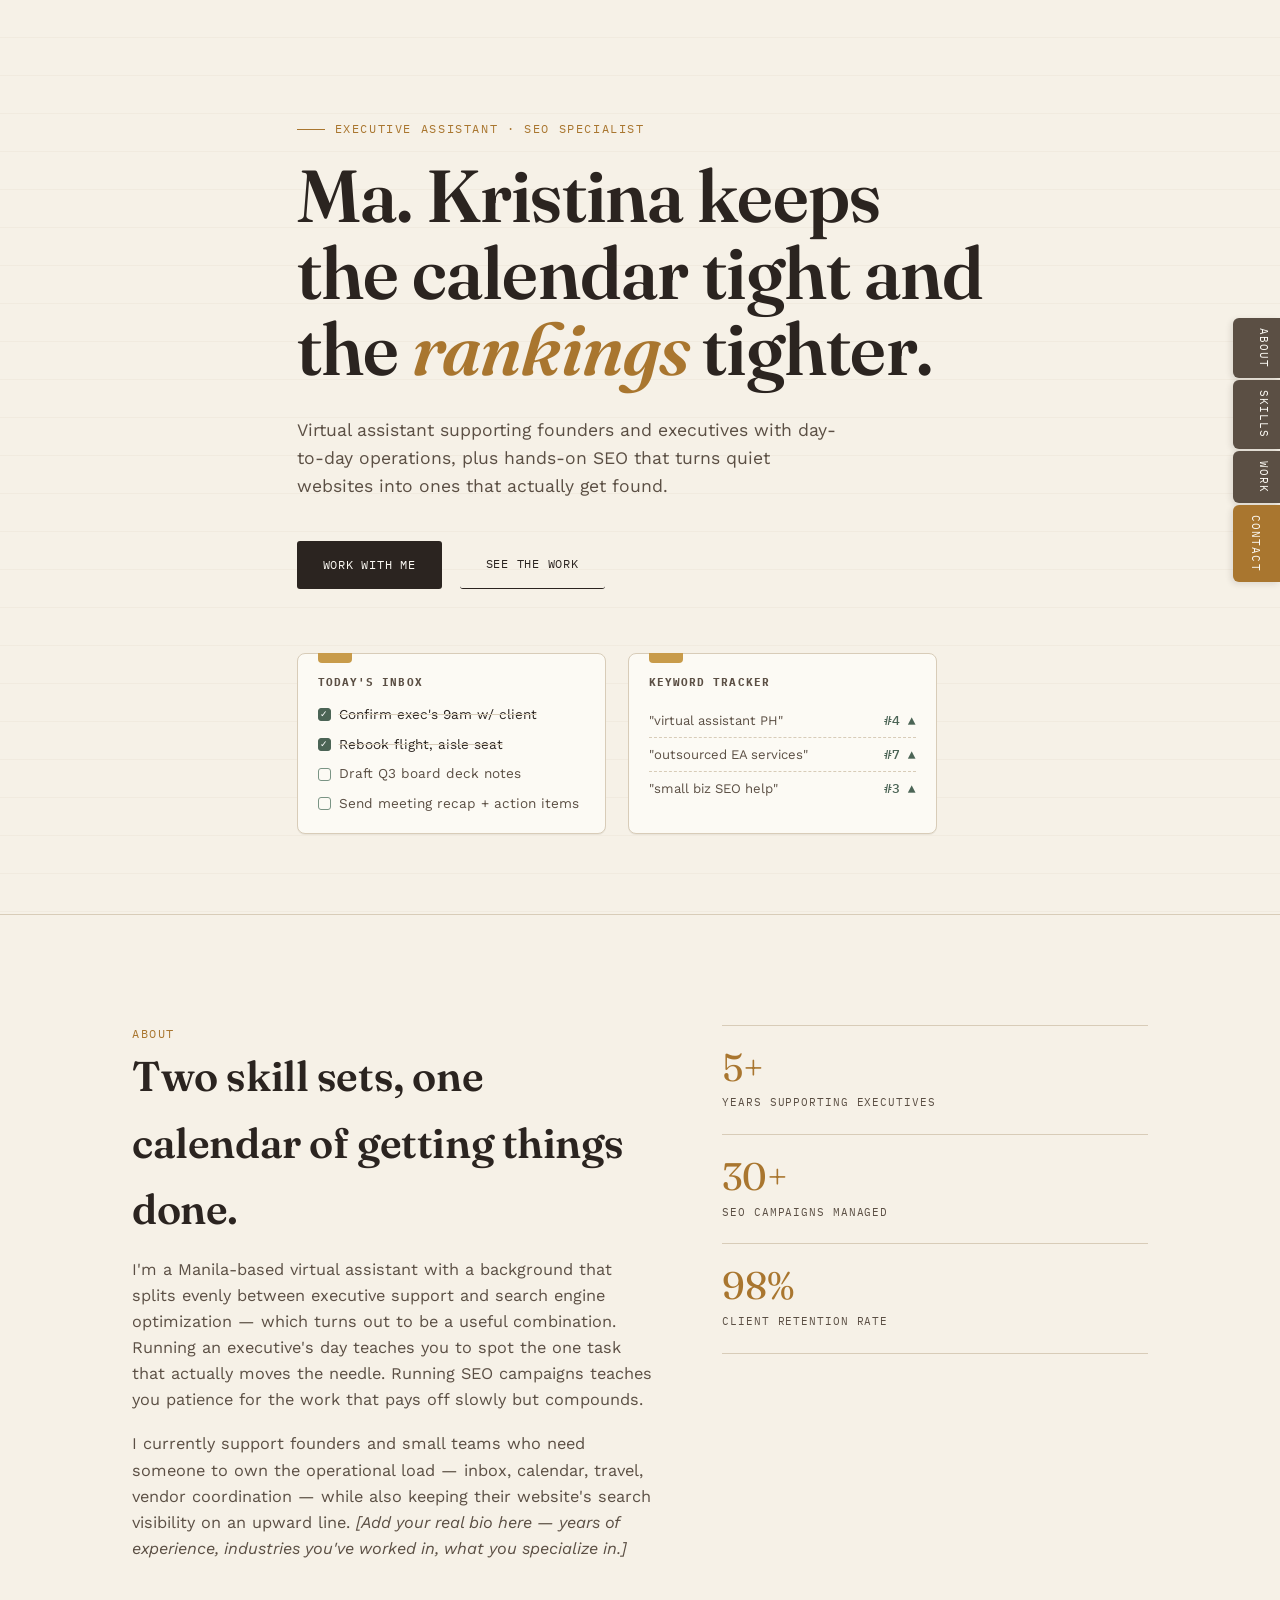
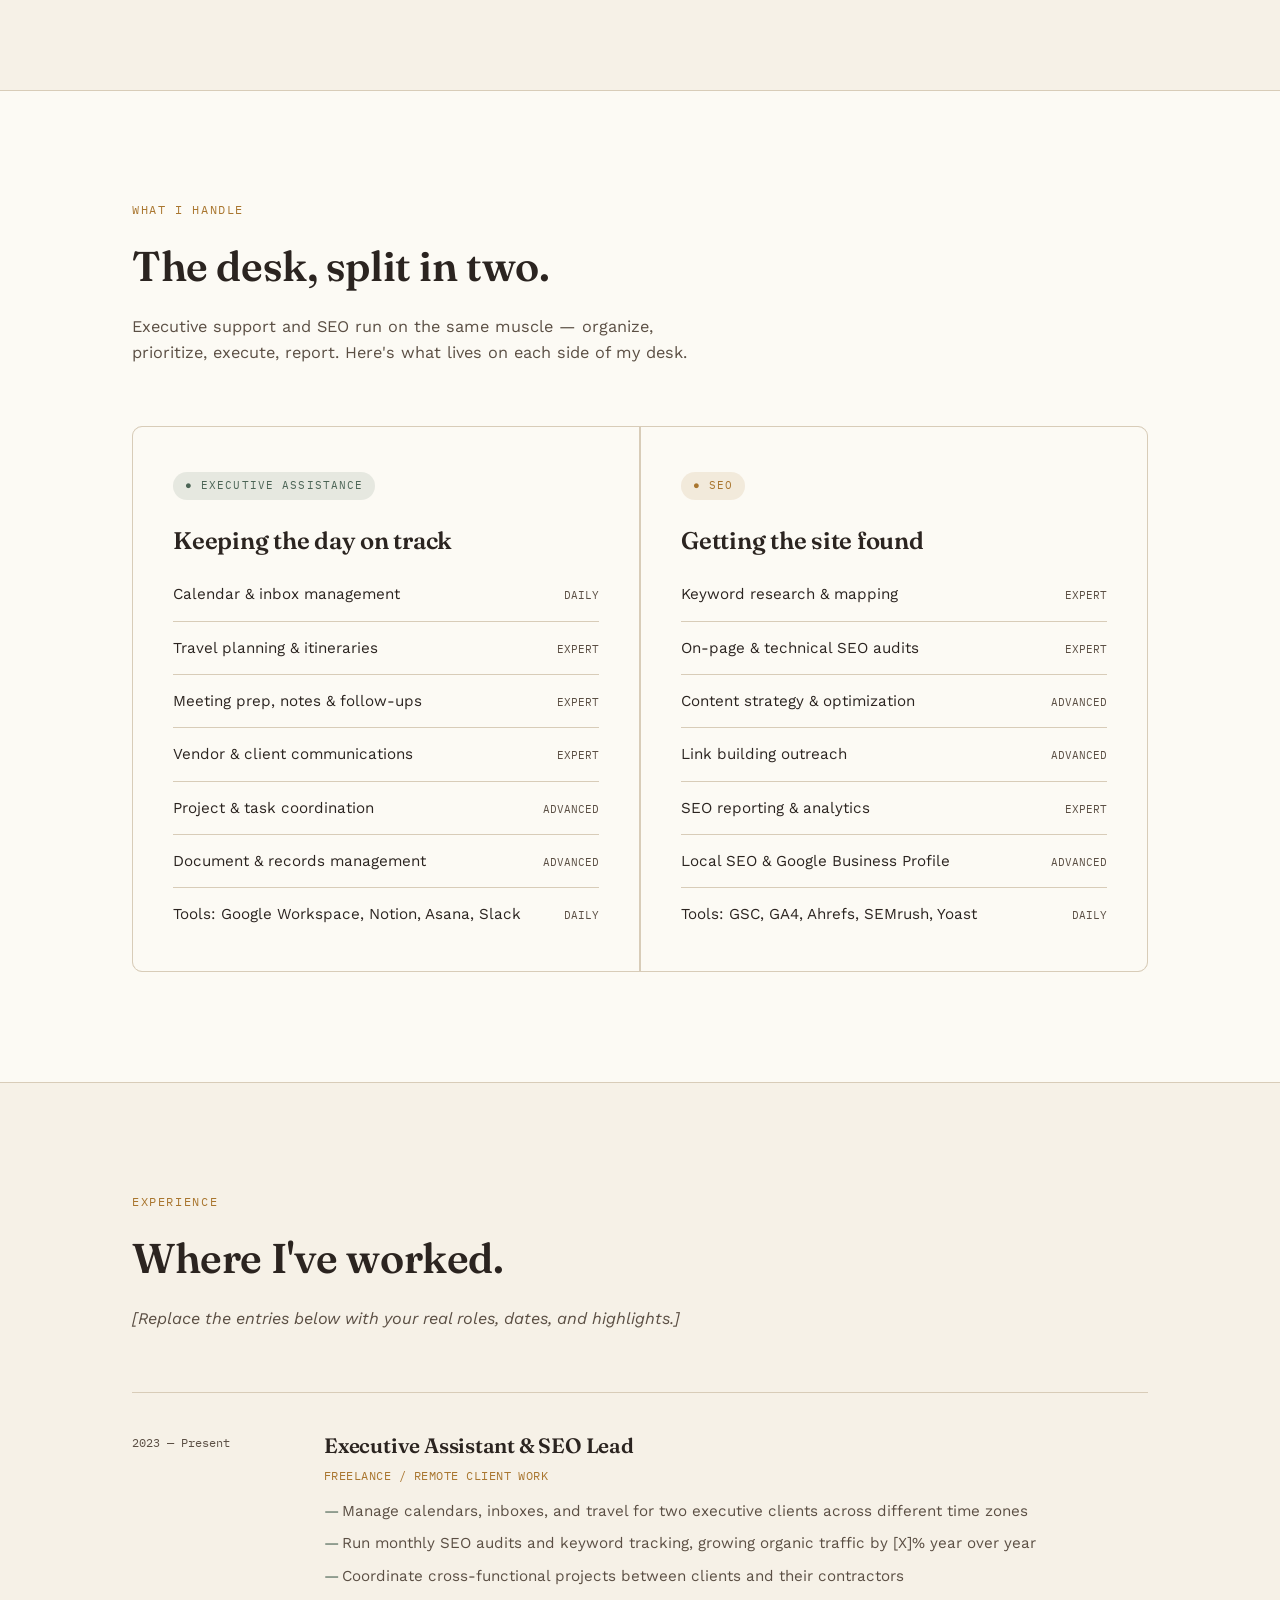
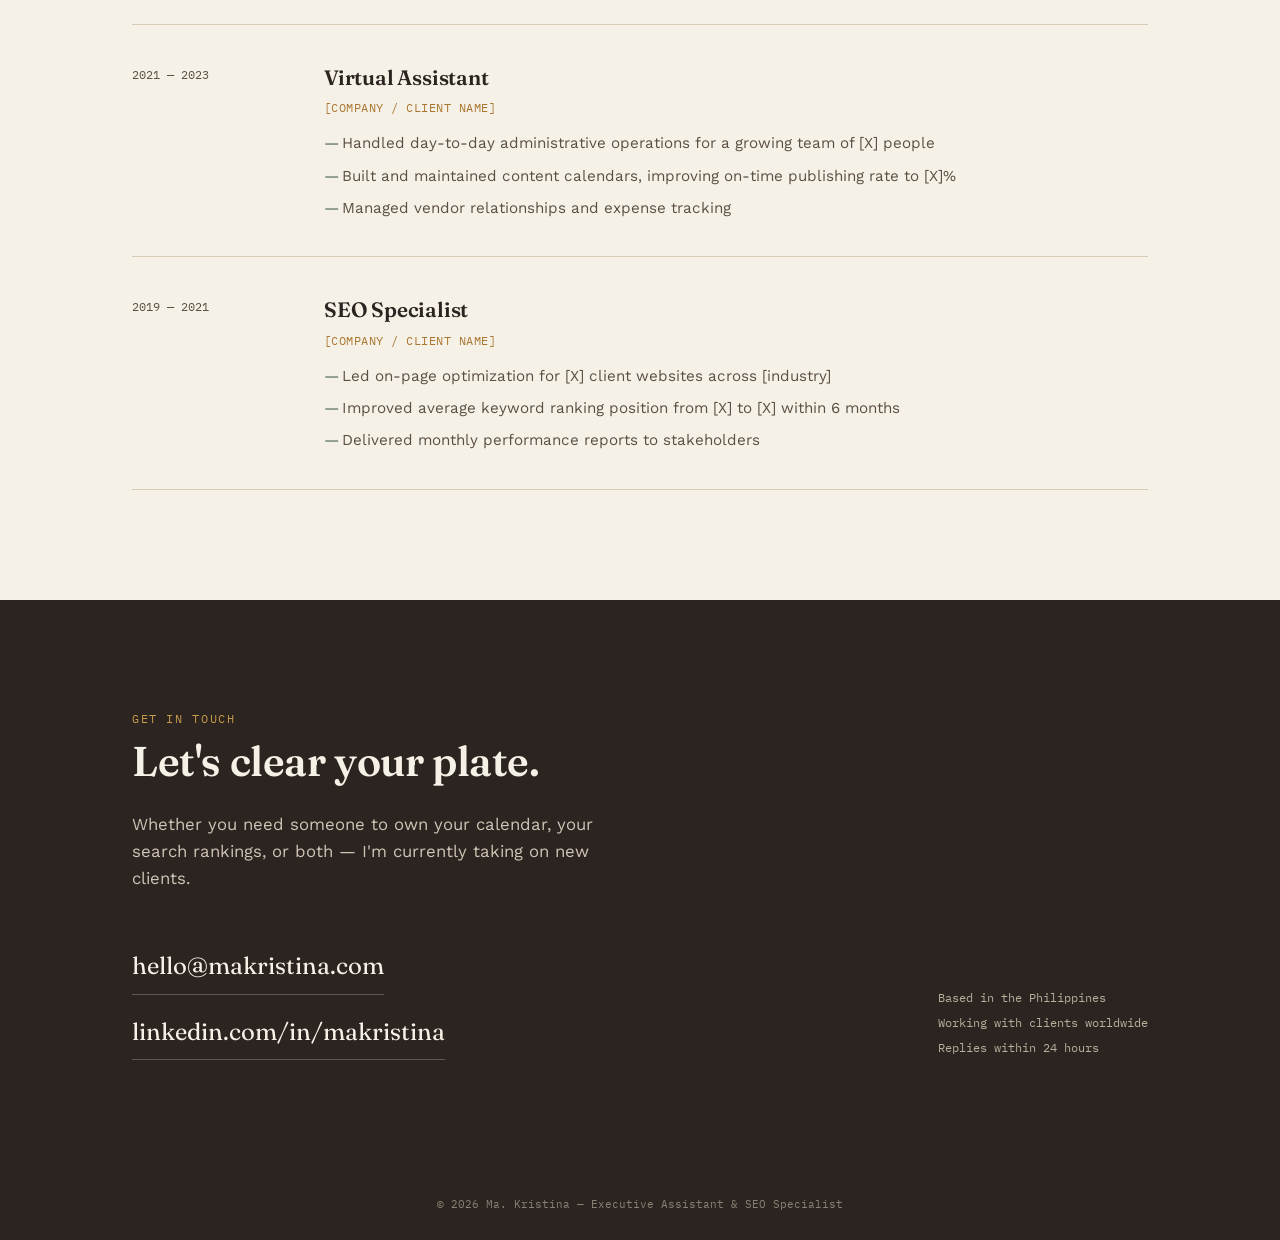
==== index.html @ f43934f5 "profile" ====
<!DOCTYPE html>
<html lang="en">
<head>
<meta charset="UTF-8">
<meta name="viewport" content="width=device-width, initial-scale=1.0">
<title>Ma. Kristina — Executive Assistant & SEO Specialist</title>
<link rel="preconnect" href="https://fonts.googleapis.com">
<link href="https://fonts.googleapis.com/css2?family=Fraunces:ital,opsz,wght@0,9..144,400;0,9..144,500;0,9..144,600;1,9..144,400&family=Work+Sans:wght@400;500;600&family=IBM+Plex+Mono:wght@400;500&display=swap" rel="stylesheet">
<link rel="stylesheet" href="assets/style.css">
</head>
<body>

<nav class="tabnav" id="tabnav">
  <a href="#about">About</a>
  <a href="#skills">Skills</a>
  <a href="#experience">Work</a>
  <a href="#contact">Contact</a>
</nav>

<header class="hero" id="top">
  <div class="wrap hero-inner">
    <div class="eyebrow">Executive Assistant · SEO Specialist</div>
    <h1>Ma. Kristina keeps<br>the calendar tight and<br>the <em>rankings</em> tighter.</h1>
    <p class="lede">Virtual assistant supporting founders and executives with day-to-day operations, plus hands-on SEO that turns quiet websites into ones that actually get found.</p>
    <div class="hero-cta">
      <a href="#contact" class="btn btn-primary">Work with me</a>
      <a href="#experience" class="btn btn-ghost">See the work</a>
    </div>

    <div class="signature">
      <div class="card">
        <h4>Today's inbox</h4>
        <ul class="checklist">
          <li class="done"><span class="box"></span> Confirm exec's 9am w/ client</li>
          <li class="done"><span class="box"></span> Rebook flight, aisle seat</li>
          <li><span class="box"></span> Draft Q3 board deck notes</li>
          <li><span class="box"></span> Send meeting recap + action items</li>
        </ul>
      </div>
      <div class="card rankwidget">
        <h4>Keyword tracker</h4>
        <div class="rankrow"><span class="kw">"virtual assistant PH"</span><span class="pos up">#4 ▲</span></div>
        <div class="rankrow"><span class="kw">"outsourced EA services"</span><span class="pos up">#7 ▲</span></div>
        <div class="rankrow"><span class="kw">"small biz SEO help"</span><span class="pos up">#3 ▲</span></div>
      </div>
    </div>
  </div>
</header>

<section id="about">
  <div class="wrap about-grid">
    <div class="reveal">
      <div class="eyebrow">About</div>
      <h2>Two skill sets, one calendar of getting things done.</h2>
      <p>I'm a Manila-based virtual assistant with a background that splits evenly between executive support and search engine optimization — which turns out to be a useful combination. Running an executive's day teaches you to spot the one task that actually moves the needle. Running SEO campaigns teaches you patience for the work that pays off slowly but compounds.</p>
      <p>I currently support founders and small teams who need someone to own the operational load — inbox, calendar, travel, vendor coordination — while also keeping their website's search visibility on an upward line. <em>[Add your real bio here — years of experience, industries you've worked in, what you specialize in.]</em></p>
    </div>
    <div class="stat-stack reveal">
      <div class="stat"><div class="num">5+</div><div class="label">Years supporting executives</div></div>
      <div class="stat"><div class="num">30+</div><div class="label">SEO campaigns managed</div></div>
      <div class="stat"><div class="num">98%</div><div class="label">Client retention rate</div></div>
    </div>
  </div>
</section>

<section id="skills">
  <div class="wrap">
    <div class="section-head reveal">
      <div class="eyebrow">What I handle</div>
      <h2>The desk, split in two.</h2>
      <p>Executive support and SEO run on the same muscle — organize, prioritize, execute, report. Here's what lives on each side of my desk.</p>
    </div>
    <div class="desks">
      <div class="desk ea reveal">
        <span class="tag">● Executive Assistance</span>
        <h3>Keeping the day on track</h3>
        <ul class="skill-list">
          <li>Calendar & inbox management <span class="meter">DAILY</span></li>
          <li>Travel planning & itineraries <span class="meter">EXPERT</span></li>
          <li>Meeting prep, notes & follow-ups <span class="meter">EXPERT</span></li>
          <li>Vendor & client communications <span class="meter">EXPERT</span></li>
          <li>Project & task coordination <span class="meter">ADVANCED</span></li>
          <li>Document & records management <span class="meter">ADVANCED</span></li>
          <li>Tools: Google Workspace, Notion, Asana, Slack <span class="meter">DAILY</span></li>
        </ul>
      </div>
      <div class="desk seo reveal">
        <span class="tag">● SEO</span>
        <h3>Getting the site found</h3>
        <ul class="skill-list">
          <li>Keyword research & mapping <span class="meter">EXPERT</span></li>
          <li>On-page & technical SEO audits <span class="meter">EXPERT</span></li>
          <li>Content strategy & optimization <span class="meter">ADVANCED</span></li>
          <li>Link building outreach <span class="meter">ADVANCED</span></li>
          <li>SEO reporting & analytics <span class="meter">EXPERT</span></li>
          <li>Local SEO & Google Business Profile <span class="meter">ADVANCED</span></li>
          <li>Tools: GSC, GA4, Ahrefs, SEMrush, Yoast <span class="meter">DAILY</span></li>
        </ul>
      </div>
    </div>
  </div>
</section>

<section id="experience">
  <div class="wrap">
    <div class="section-head reveal">
      <div class="eyebrow">Experience</div>
      <h2>Where I've worked.</h2>
      <p><em>[Replace the entries below with your real roles, dates, and highlights.]</em></p>
    </div>
    <div class="ledger">
      <div class="entry reveal">
        <div class="when">2023 — Present</div>
        <div>
          <h3>Executive Assistant & SEO Lead</h3>
          <div class="role">Freelance / Remote Client Work</div>
          <ul>
            <li>Manage calendars, inboxes, and travel for two executive clients across different time zones</li>
            <li>Run monthly SEO audits and keyword tracking, growing organic traffic by [X]% year over year</li>
            <li>Coordinate cross-functional projects between clients and their contractors</li>
          </ul>
        </div>
      </div>
      <div class="entry reveal">
        <div class="when">2021 — 2023</div>
        <div>
          <h3>Virtual Assistant</h3>
          <div class="role">[Company / Client Name]</div>
          <ul>
            <li>Handled day-to-day administrative operations for a growing team of [X] people</li>
            <li>Built and maintained content calendars, improving on-time publishing rate to [X]%</li>
            <li>Managed vendor relationships and expense tracking</li>
          </ul>
        </div>
      </div>
      <div class="entry reveal">
        <div class="when">2019 — 2021</div>
        <div>
          <h3>SEO Specialist</h3>
          <div class="role">[Company / Client Name]</div>
          <ul>
            <li>Led on-page optimization for [X] client websites across [industry]</li>
            <li>Improved average keyword ranking position from [X] to [X] within 6 months</li>
            <li>Delivered monthly performance reports to stakeholders</li>
          </ul>
        </div>
      </div>
    </div>
  </div>
</section>

<section id="contact">
  <div class="wrap">
    <div class="eyebrow">Get in touch</div>
    <h2>Let's clear your plate.</h2>
    <p class="lede">Whether you need someone to own your calendar, your search rankings, or both — I'm currently taking on new clients.</p>
    <div class="contact-grid">
      <div class="contact-links">
        <a href="mailto:hello@makristina.com">hello@makristina.com</a>
        <a href="https://linkedin.com/in/makristina" target="_blank" rel="noopener">linkedin.com/in/makristina</a>
      </div>
      <div class="contact-meta">
        Based in the Philippines<br>
        Working with clients worldwide<br>
        Replies within 24 hours
      </div>
    </div>
  </div>
</section>

<footer>© 2026 Ma. Kristina — Executive Assistant & SEO Specialist</footer>

<script>
  // Active tab highlight + scroll reveal
  const sections = document.querySelectorAll('section[id], header[id]');
  const tabs = document.querySelectorAll('.tabnav a');
  const revealEls = document.querySelectorAll('.reveal');

  const revealObserver = new IntersectionObserver((entries)=>{
    entries.forEach(e=>{ if(e.isIntersecting){ e.target.classList.add('in'); revealObserver.unobserve(e.target);} });
  },{threshold:0.15});
  revealEls.forEach(el=>revealObserver.observe(el));

  const navObserver = new IntersectionObserver((entries)=>{
    entries.forEach(entry=>{
      const id = entry.target.getAttribute('id');
      const tab = document.querySelector('.tabnav a[href="#'+id+'"]');
      if(!tab) return;
      if(entry.isIntersecting){
        tabs.forEach(t=>t.classList.remove('active'));
        tab.classList.add('active');
      }
    });
  },{threshold:0.4});
  sections.forEach(s=>navObserver.observe(s));
</script>

</body>
</html>
---- assets/style.css ----
:root{
    --ink:#2B2420;
    --ink-soft:#5B4F44;
    --paper:#F6F1E7;
    --paper-raised:#FCFAF4;
    --gold:#A9762F;
    --gold-soft:#C89B4A;
    --sage:#4B6455;
    --sage-soft:#7A9484;
    --line:#D8CCB8;
    --card-shadow: 0 1px 0 rgba(43,36,32,0.06);
  }
  *{margin:0;padding:0;box-sizing:border-box;}
  html{scroll-behavior:smooth;}
  body{
    background:var(--paper);
    color:var(--ink);
    font-family:'Work Sans', sans-serif;
    line-height:1.6;
    -webkit-font-smoothing:antialiased;
  }
  @media (prefers-reduced-motion: reduce){
    html{scroll-behavior:auto;}
    *{animation-duration:0.001ms !important; animation-iteration-count:1 !important; transition-duration:0.001ms !important;}
  }
  a{color:inherit;}
  h1,h2,h3{font-family:'Fraunces', serif; font-weight:600; letter-spacing:-0.01em;}
  .eyebrow{
    font-family:'IBM Plex Mono', monospace;
    font-size:0.72rem;
    letter-spacing:0.14em;
    text-transform:uppercase;
    color:var(--gold);
  }
  .wrap{max-width:1080px; margin:0 auto; padding:0 32px;}

  /* ---------- Tab nav (the "planner index" motif) ---------- */
  .tabnav{
    position:fixed;
    right:0;
    top:50%;
    transform:translateY(-50%);
    z-index:50;
    display:flex;
    flex-direction:column;
    gap:2px;
  }
  .tabnav a{
    display:block;
    font-family:'IBM Plex Mono', monospace;
    font-size:0.68rem;
    letter-spacing:0.1em;
    text-transform:uppercase;
    text-decoration:none;
    color:var(--paper-raised);
    background:var(--ink-soft);
    padding:10px 8px 10px 14px;
    border-radius:6px 0 0 6px;
    writing-mode:vertical-rl;
    text-orientation:mixed;
    transition:background 0.25s ease, padding-right 0.25s ease, color .25s ease;
    box-shadow:-2px 2px 6px rgba(43,36,32,0.12);
  }
  .tabnav a:hover, .tabnav a.active{
    background:var(--gold);
    color:var(--paper-raised);
    padding-right:16px;
  }
  @media (max-width:720px){
    .tabnav{display:none;}
  }

  /* ---------- Hero ---------- */
  .hero{
    min-height:92vh;
    display:flex;
    align-items:center;
    position:relative;
    overflow:hidden;
    border-bottom:1px solid var(--line);
  }
  .hero::before{
    content:"";
    position:absolute;
    inset:0;
    background-image:
      repeating-linear-gradient(180deg, transparent, transparent 37px, var(--line) 38px);
    opacity:0.35;
    pointer-events:none;
  }
  .hero-inner{position:relative; padding:120px 0 80px;}
  .hero .eyebrow{margin-bottom:20px; display:flex; align-items:center; gap:10px;}
  .hero .eyebrow::before{content:"";width:28px;height:1px;background:var(--gold);display:inline-block;}
  .hero h1{
    font-size:clamp(2.6rem, 6vw, 4.6rem);
    line-height:1.04;
    max-width:820px;
    color:var(--ink);
  }
  .hero h1 em{font-style:italic; color:var(--gold);}
  .hero p.lede{
    margin-top:28px;
    max-width:540px;
    font-size:1.1rem;
    color:var(--ink-soft);
  }
  .hero-cta{margin-top:40px; display:flex; gap:18px; align-items:center; flex-wrap:wrap;}
  .btn{
    font-family:'IBM Plex Mono', monospace;
    font-size:0.78rem;
    letter-spacing:0.06em;
    text-transform:uppercase;
    text-decoration:none;
    padding:14px 26px;
    border-radius:3px;
    display:inline-block;
    transition:transform 0.2s ease, box-shadow 0.2s ease;
  }
  .btn-primary{background:var(--ink); color:var(--paper-raised);}
  .btn-primary:hover{transform:translateY(-2px); box-shadow:0 8px 18px rgba(43,36,32,0.18);}
  .btn-ghost{color:var(--ink); border-bottom:1px solid var(--ink);}
  .btn-ghost:hover{color:var(--gold); border-color:var(--gold);}

  /* Signature: dual index card — "Inbox" + "Rankings" mini-widgets */
  .signature{
    position:relative;
    margin-top:64px;
    display:grid;
    grid-template-columns:1fr 1fr;
    gap:22px;
    max-width:640px;
  }
  .card{
    background:var(--paper-raised);
    border:1px solid var(--line);
    border-radius:8px;
    padding:20px 20px 18px;
    box-shadow:var(--card-shadow);
    position:relative;
  }
  .card::before{
    content:"";
    position:absolute;
    top:-1px; left:20px;
    width:34px; height:10px;
    background:var(--gold-soft);
    border-radius:0 0 4px 4px;
  }
  .card h4{
    font-family:'IBM Plex Mono', monospace;
    font-size:0.68rem;
    letter-spacing:0.1em;
    text-transform:uppercase;
    color:var(--ink-soft);
    margin-bottom:12px;
  }
  .checklist{list-style:none; display:flex; flex-direction:column; gap:8px;}
  .checklist li{display:flex; align-items:center; gap:8px; font-size:0.85rem; color:var(--ink-soft);}
  .checklist li span.box{
    width:13px; height:13px; border:1.4px solid var(--sage-soft); border-radius:3px; flex:none; position:relative;
  }
  .checklist li.done span.box{background:var(--sage); border-color:var(--sage);}
  .checklist li.done span.box::after{
    content:"✓"; position:absolute; inset:0; display:flex; align-items:center; justify-content:center;
    color:#fff; font-size:9px;
  }
  .checklist li.done{color:var(--ink); text-decoration:line-through; text-decoration-color:var(--line);}

  .rankwidget .rankrow{display:flex; align-items:center; justify-content:space-between; font-size:0.82rem; padding:6px 0; border-bottom:1px dashed var(--line);}
  .rankwidget .rankrow:last-child{border-bottom:none;}
  .rankwidget .kw{color:var(--ink-soft);}
  .rankwidget .pos{font-family:'IBM Plex Mono', monospace; font-weight:500;}
  .pos.up{color:var(--sage);}

  /* ---------- Sections generic ---------- */
  section{padding:110px 0;}
  section h2{font-size:clamp(1.9rem,3.6vw,2.6rem); margin-bottom:14px;}
  .section-head{max-width:600px; margin-bottom:60px;}
  .section-head .eyebrow{margin-bottom:14px;}
  .section-head p{color:var(--ink-soft); font-size:1.02rem; margin-top:14px;}

  #about{border-bottom:1px solid var(--line);}
  .about-grid{display:grid; grid-template-columns:1.1fr 0.9fr; gap:70px; align-items:start;}
  .about-grid p{color:var(--ink-soft); margin-bottom:18px; font-size:1.02rem;}
  .stat-stack{display:flex; flex-direction:column; gap:0;}
  .stat{padding:22px 0; border-top:1px solid var(--line);}
  .stat:last-child{border-bottom:1px solid var(--line);}
  .stat .num{font-family:'Fraunces', serif; font-size:2.4rem; color:var(--gold); line-height:1;}
  .stat .label{font-family:'IBM Plex Mono', monospace; font-size:0.7rem; letter-spacing:0.08em; text-transform:uppercase; color:var(--ink-soft); margin-top:8px;}

  @media (max-width:820px){
    .about-grid{grid-template-columns:1fr;}
    .signature{grid-template-columns:1fr; max-width:340px;}
  }

  /* ---------- Skills (two "desks") ---------- */
  #skills{background:var(--paper-raised); border-bottom:1px solid var(--line);}
  .desks{display:grid; grid-template-columns:1fr 1fr; gap:2px; background:var(--line); border:1px solid var(--line); border-radius:10px; overflow:hidden;}
  .desk{background:var(--paper-raised); padding:44px 40px;}
  .desk .tag{
    font-family:'IBM Plex Mono', monospace; font-size:0.7rem; letter-spacing:0.1em; text-transform:uppercase;
    display:inline-flex; align-items:center; gap:8px; padding:5px 12px; border-radius:20px; margin-bottom:22px;
  }
  .desk.ea .tag{background:rgba(75,100,85,0.12); color:var(--sage);}
  .desk.seo .tag{background:rgba(169,118,47,0.12); color:var(--gold);}
  .desk h3{font-size:1.5rem; margin-bottom:22px;}
  .skill-list{list-style:none; display:flex; flex-direction:column; gap:14px;}
  .skill-list li{
    display:flex; justify-content:space-between; align-items:baseline;
    padding-bottom:14px; border-bottom:1px solid var(--line);
    font-size:0.95rem;
  }
  .skill-list li:last-child{border-bottom:none; padding-bottom:0;}
  .skill-list li .meter{font-family:'IBM Plex Mono', monospace; font-size:0.68rem; color:var(--ink-soft);}
  @media (max-width:820px){.desks{grid-template-columns:1fr;}}

  /* ---------- Experience (ledger) ---------- */
  #experience{}
  .ledger{border-top:1px solid var(--line);}
  .entry{
    display:grid;
    grid-template-columns:160px 1fr;
    gap:32px;
    padding:36px 0;
    border-bottom:1px solid var(--line);
  }
  .entry .when{font-family:'IBM Plex Mono', monospace; font-size:0.78rem; color:var(--ink-soft); padding-top:4px;}
  .entry h3{font-size:1.3rem; margin-bottom:4px;}
  .entry .role{font-family:'IBM Plex Mono', monospace; font-size:0.75rem; letter-spacing:0.04em; color:var(--gold); text-transform:uppercase; margin-bottom:14px;}
  .entry ul{list-style:none; display:flex; flex-direction:column; gap:8px;}
  .entry ul li{position:relative; padding-left:18px; color:var(--ink-soft); font-size:0.95rem;}
  .entry ul li::before{content:"—"; position:absolute; left:0; color:var(--sage);}
  @media (max-width:640px){.entry{grid-template-columns:1fr; gap:8px;}}

  /* ---------- Contact ---------- */
  #contact{background:var(--ink); color:var(--paper); border-radius:0;}
  #contact .eyebrow{color:var(--gold-soft);}
  #contact h2{color:var(--paper);}
  #contact p.lede{color:#CFC5B6; max-width:480px; margin-top:16px; font-size:1.05rem;}
  .contact-grid{display:grid; grid-template-columns:1fr auto; align-items:end; gap:40px; margin-top:56px;}
  .contact-links{display:flex; flex-direction:column; gap:18px;}
  .contact-links a{
    font-family:'Fraunces', serif; font-size:1.5rem; text-decoration:none;
    border-bottom:1px solid rgba(246,241,231,0.25); padding-bottom:8px; width:fit-content;
    transition:border-color .2s ease, color .2s ease;
  }
  .contact-links a:hover{color:var(--gold-soft); border-color:var(--gold-soft);}
  .contact-meta{font-family:'IBM Plex Mono', monospace; font-size:0.78rem; color:#B9AE9C; line-height:2;}
  footer{padding:26px 0; text-align:center; font-family:'IBM Plex Mono', monospace; font-size:0.7rem; color:#8A8175; background:var(--ink);}
  @media (max-width:640px){.contact-grid{grid-template-columns:1fr;}}

  .reveal{opacity:0; transform:translateY(18px); transition:opacity 0.7s ease, transform 0.7s ease;}
  .reveal.in{opacity:1; transform:translateY(0);}
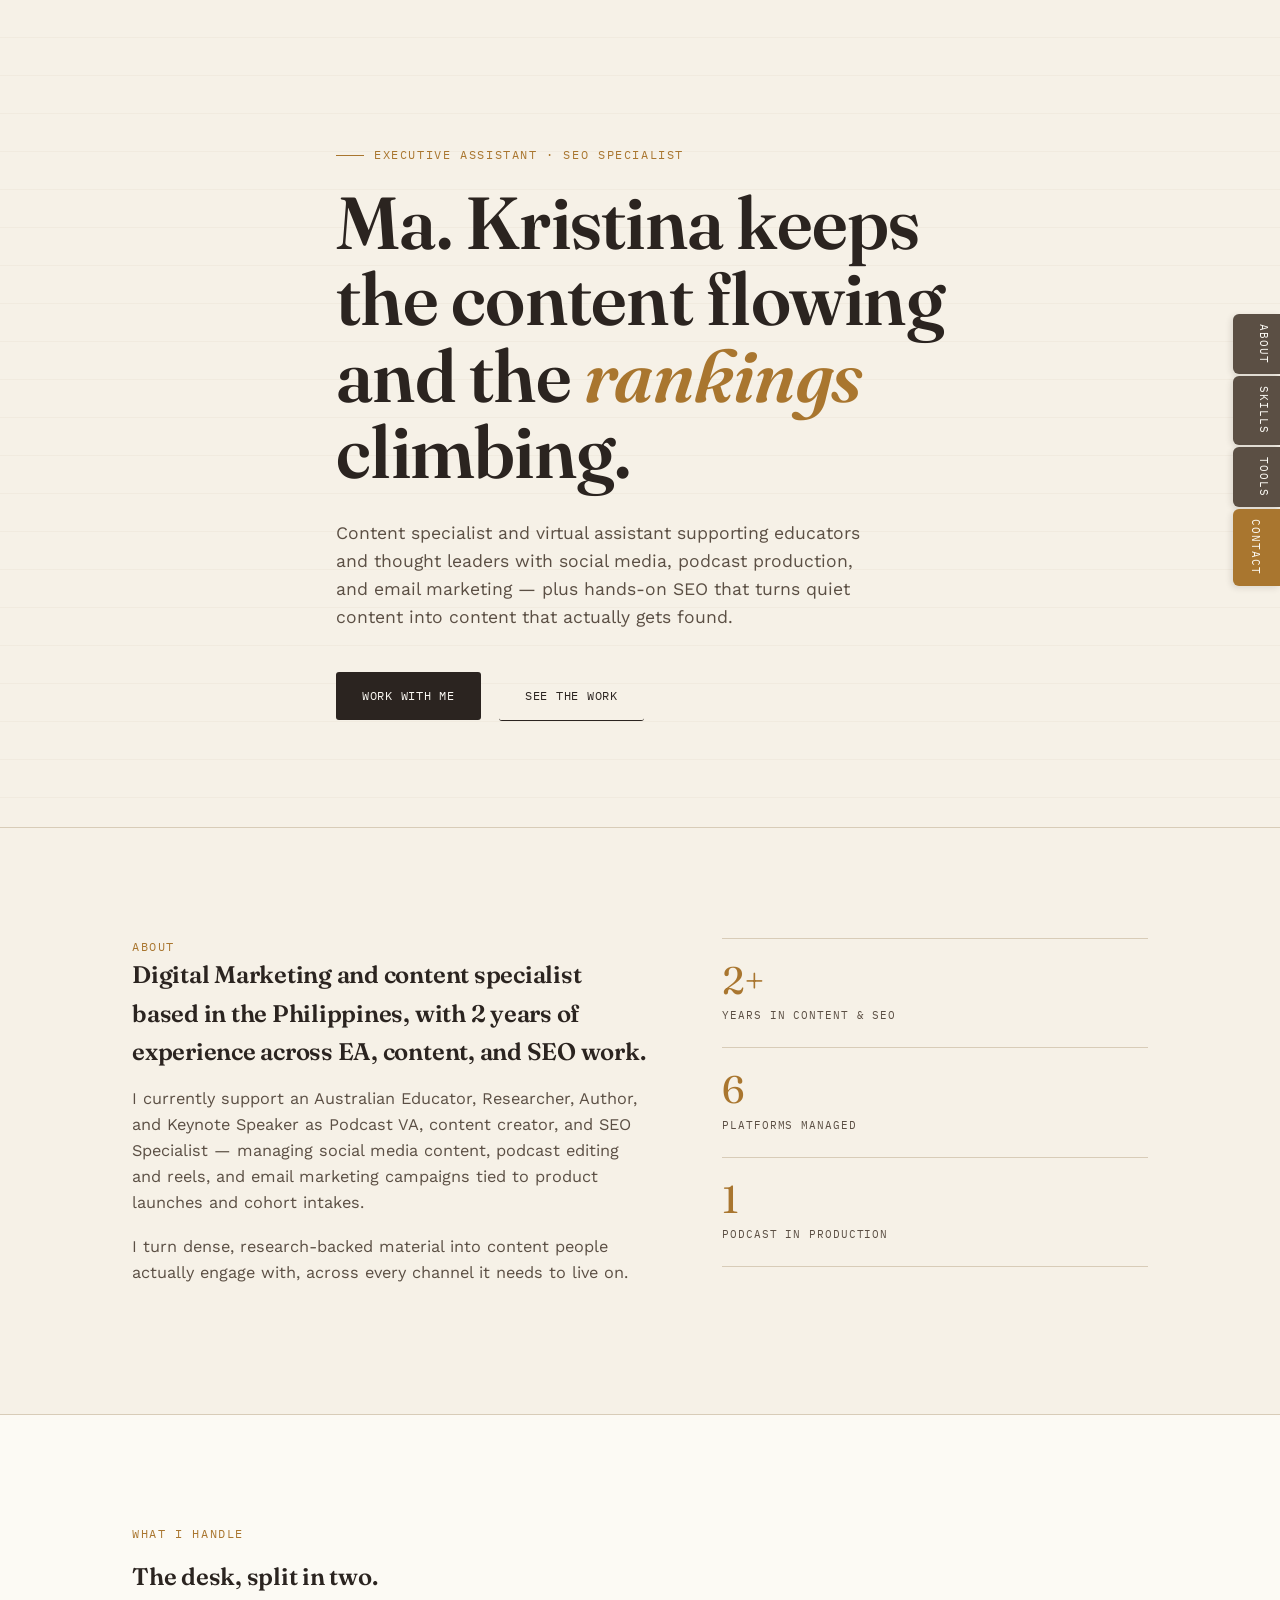
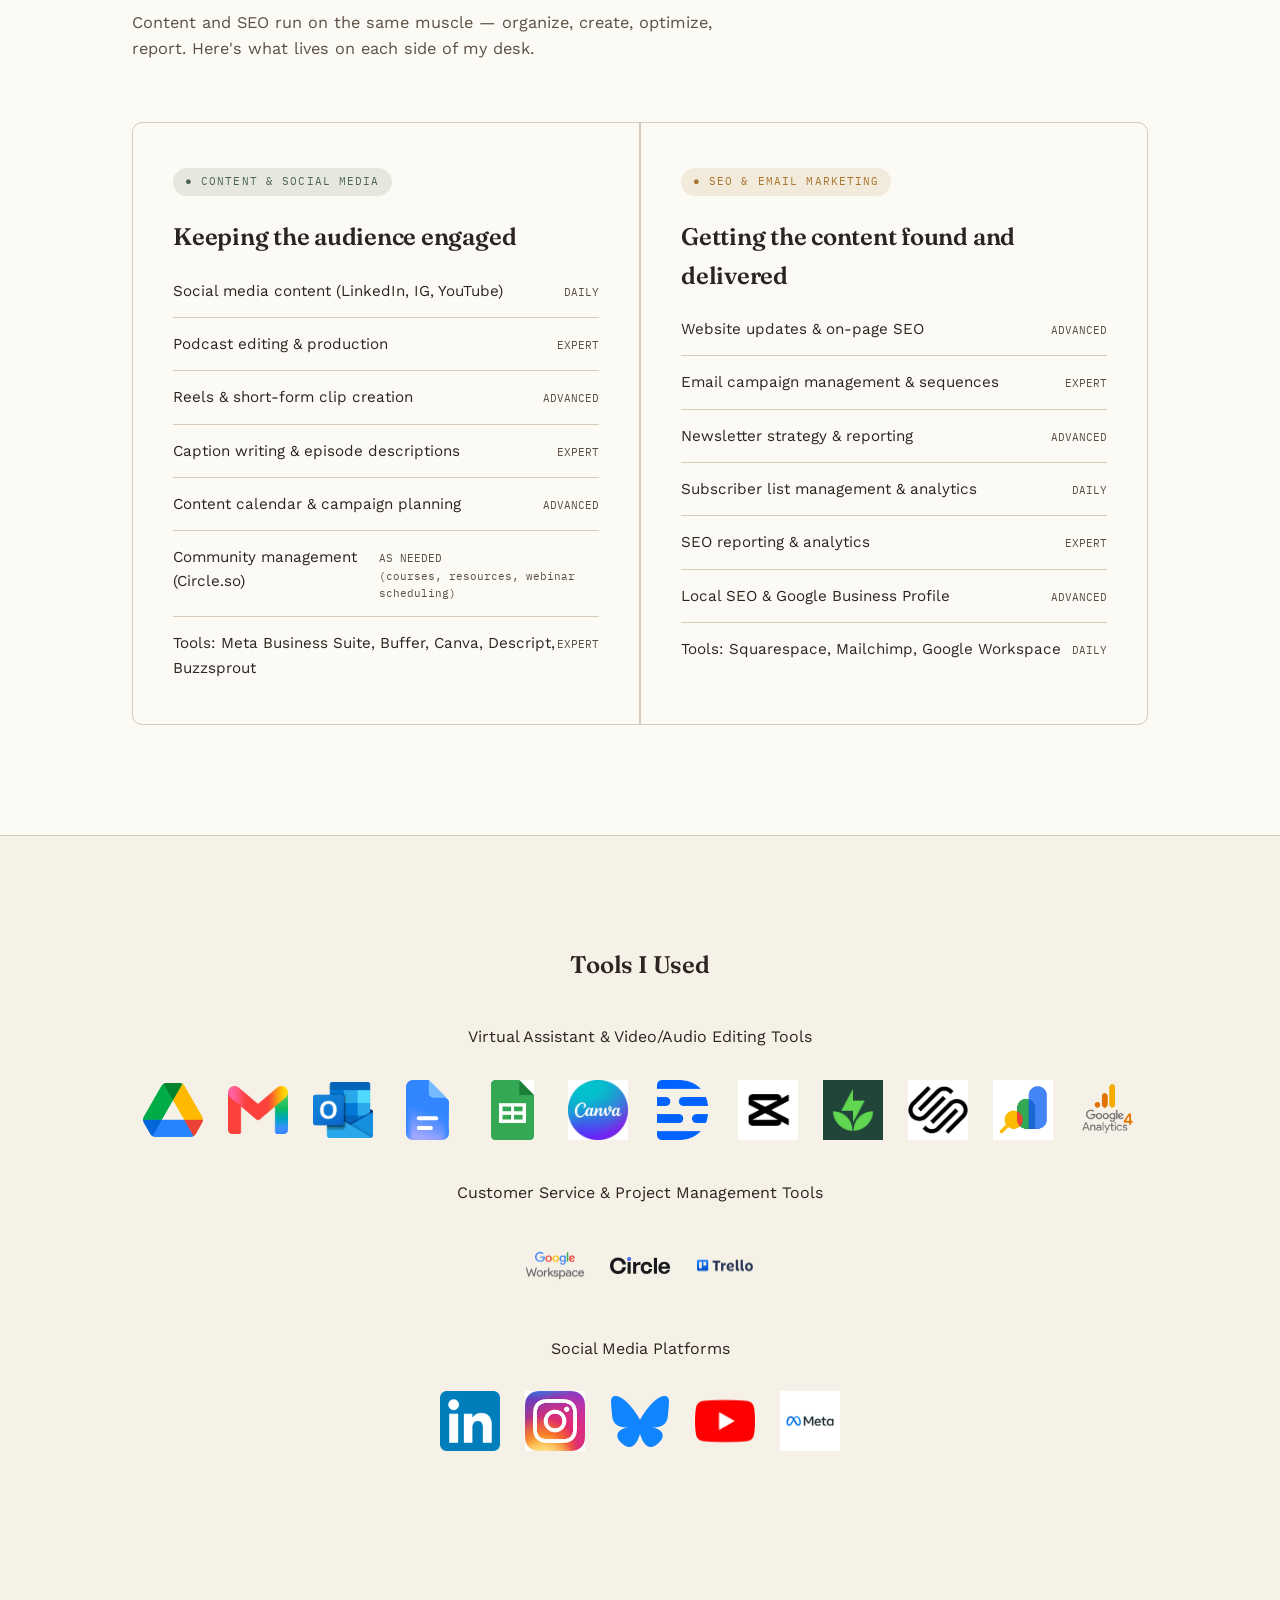
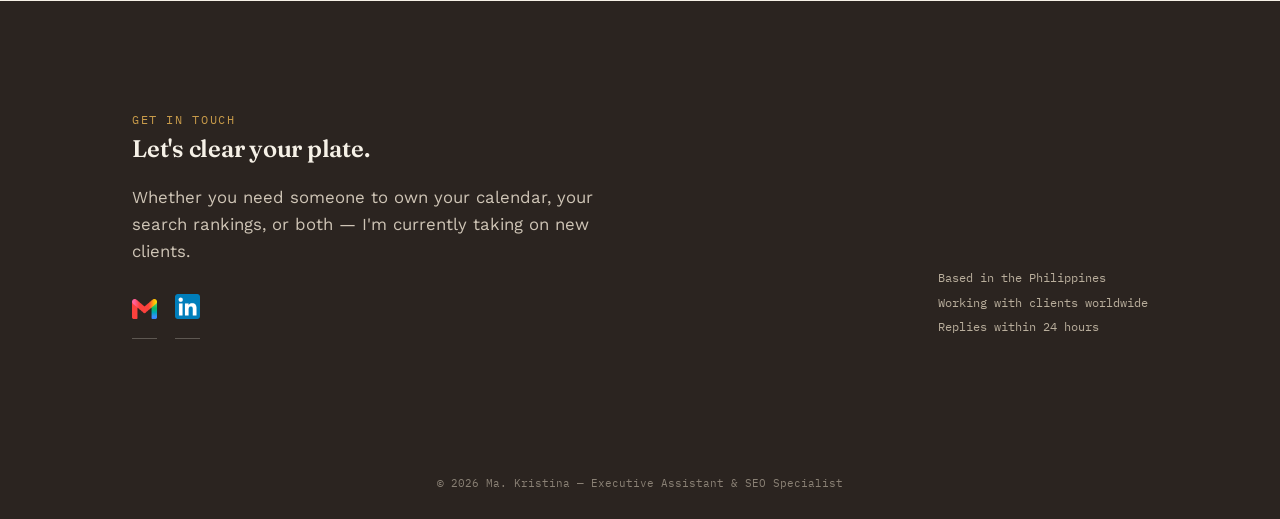
==== commit d4db8275: "update images and content" ====
--- a/index.html
+++ b/index.html
@@ -13,36 +13,18 @@
 <nav class="tabnav" id="tabnav">
   <a href="#about">About</a>
   <a href="#skills">Skills</a>
-  <a href="#experience">Work</a>
+  <a href="#experience">Tools</a>
   <a href="#contact">Contact</a>
 </nav>
 
 <header class="hero" id="top">
   <div class="wrap hero-inner">
     <div class="eyebrow">Executive Assistant · SEO Specialist</div>
-    <h1>Ma. Kristina keeps<br>the calendar tight and<br>the <em>rankings</em> tighter.</h1>
-    <p class="lede">Virtual assistant supporting founders and executives with day-to-day operations, plus hands-on SEO that turns quiet websites into ones that actually get found.</p>
+    <h1>Ma. Kristina keeps<br> the content flowing <br>and the <em>rankings</em> <br>climbing.</h1>
+    <p class="lede">Content specialist and virtual assistant supporting educators and thought leaders with social media, podcast production, and email marketing — plus hands-on SEO that turns quiet content into content that actually gets found.</p>
     <div class="hero-cta">
       <a href="#contact" class="btn btn-primary">Work with me</a>
       <a href="#experience" class="btn btn-ghost">See the work</a>
-    </div>
-
-    <div class="signature">
-      <div class="card">
-        <h4>Today's inbox</h4>
-        <ul class="checklist">
-          <li class="done"><span class="box"></span> Confirm exec's 9am w/ client</li>
-          <li class="done"><span class="box"></span> Rebook flight, aisle seat</li>
-          <li><span class="box"></span> Draft Q3 board deck notes</li>
-          <li><span class="box"></span> Send meeting recap + action items</li>
-        </ul>
-      </div>
-      <div class="card rankwidget">
-        <h4>Keyword tracker</h4>
-        <div class="rankrow"><span class="kw">"virtual assistant PH"</span><span class="pos up">#4 ▲</span></div>
-        <div class="rankrow"><span class="kw">"outsourced EA services"</span><span class="pos up">#7 ▲</span></div>
-        <div class="rankrow"><span class="kw">"small biz SEO help"</span><span class="pos up">#3 ▲</span></div>
-      </div>
     </div>
   </div>
 </header>
@@ -51,14 +33,14 @@
   <div class="wrap about-grid">
     <div class="reveal">
       <div class="eyebrow">About</div>
-      <h2>Two skill sets, one calendar of getting things done.</h2>
-      <p>I'm a Manila-based virtual assistant with a background that splits evenly between executive support and search engine optimization — which turns out to be a useful combination. Running an executive's day teaches you to spot the one task that actually moves the needle. Running SEO campaigns teaches you patience for the work that pays off slowly but compounds.</p>
-      <p>I currently support founders and small teams who need someone to own the operational load — inbox, calendar, travel, vendor coordination — while also keeping their website's search visibility on an upward line. <em>[Add your real bio here — years of experience, industries you've worked in, what you specialize in.]</em></p>
+      <h2>Digital Marketing and content specialist based in the Philippines, with 2 years of experience across EA, content, and SEO work. </h2>
+      <p>I currently support an Australian Educator, Researcher, Author, and Keynote Speaker as Podcast VA, content creator, and SEO Specialist — managing social media content, podcast editing and reels, and email marketing campaigns tied to product launches and cohort intakes.</p>
+      <p>I turn dense, research-backed material into content people actually engage with, across every channel it needs to live on.</p>
     </div>
     <div class="stat-stack reveal">
-      <div class="stat"><div class="num">5+</div><div class="label">Years supporting executives</div></div>
-      <div class="stat"><div class="num">30+</div><div class="label">SEO campaigns managed</div></div>
-      <div class="stat"><div class="num">98%</div><div class="label">Client retention rate</div></div>
+      <div class="stat"><div class="num">2+</div><div class="label">Years in content & SEO</div></div>
+      <div class="stat"><div class="num">6</div><div class="label">Platforms managed</div></div>
+      <div class="stat"><div class="num">1</div><div class="label">Podcast in production</div></div>
     </div>
   </div>
 </section>
@@ -68,33 +50,33 @@
     <div class="section-head reveal">
       <div class="eyebrow">What I handle</div>
       <h2>The desk, split in two.</h2>
-      <p>Executive support and SEO run on the same muscle — organize, prioritize, execute, report. Here's what lives on each side of my desk.</p>
+      <p>Content and SEO run on the same muscle — organize, create, optimize, report. Here's what lives on each side of my desk.</p>
     </div>
     <div class="desks">
       <div class="desk ea reveal">
-        <span class="tag">● Executive Assistance</span>
-        <h3>Keeping the day on track</h3>
+        <span class="tag">● Content & Social Media</span>
+        <h3>Keeping the audience engaged</h3>
         <ul class="skill-list">
-          <li>Calendar & inbox management <span class="meter">DAILY</span></li>
-          <li>Travel planning & itineraries <span class="meter">EXPERT</span></li>
-          <li>Meeting prep, notes & follow-ups <span class="meter">EXPERT</span></li>
-          <li>Vendor & client communications <span class="meter">EXPERT</span></li>
-          <li>Project & task coordination <span class="meter">ADVANCED</span></li>
-          <li>Document & records management <span class="meter">ADVANCED</span></li>
-          <li>Tools: Google Workspace, Notion, Asana, Slack <span class="meter">DAILY</span></li>
+          <li>Social media content (LinkedIn, IG, YouTube)  <span class="meter">DAILY</span></li>
+          <li>Podcast editing & production <span class="meter">EXPERT</span></li>
+          <li>Reels & short-form clip creation  <span class="meter">ADVANCED</span></li>
+          <li>Caption writing & episode descriptions<span class="meter">EXPERT</span></li>
+          <li>Content calendar & campaign planning <span class="meter">ADVANCED</span></li>
+          <li>Community management (Circle.so) <span class="meter">AS NEEDED <br>(courses, resources, webinar scheduling) </span></li>
+          <li>Tools: Meta Business Suite, Buffer, Canva, Descript, Buzzsprout <span class="meter">EXPERT</span></li>
         </ul>
       </div>
       <div class="desk seo reveal">
-        <span class="tag">● SEO</span>
-        <h3>Getting the site found</h3>
+        <span class="tag">●  SEO & Email Marketing</span>
+        <h3>Getting the content found and delivered</h3>
         <ul class="skill-list">
-          <li>Keyword research & mapping <span class="meter">EXPERT</span></li>
-          <li>On-page & technical SEO audits <span class="meter">EXPERT</span></li>
-          <li>Content strategy & optimization <span class="meter">ADVANCED</span></li>
-          <li>Link building outreach <span class="meter">ADVANCED</span></li>
+          <li>Website updates & on-page SEO <span class="meter">ADVANCED</span></li>
+          <li>Email campaign management & sequences <span class="meter">EXPERT</span></li>
+          <li>Newsletter strategy & reporting <span class="meter">ADVANCED</span></li>
+          <li>Subscriber list management & analytics <span class="meter">DAILY</span></li>
           <li>SEO reporting & analytics <span class="meter">EXPERT</span></li>
           <li>Local SEO & Google Business Profile <span class="meter">ADVANCED</span></li>
-          <li>Tools: GSC, GA4, Ahrefs, SEMrush, Yoast <span class="meter">DAILY</span></li>
+          <li>Tools: Squarespace, Mailchimp, Google Workspace <span class="meter">DAILY</span></li>
         </ul>
       </div>
     </div>
@@ -103,51 +85,91 @@
 
 <section id="experience">
   <div class="wrap">
-    <div class="section-head reveal">
-      <div class="eyebrow">Experience</div>
-      <h2>Where I've worked.</h2>
-      <p><em>[Replace the entries below with your real roles, dates, and highlights.]</em></p>
-    </div>
-    <div class="ledger">
-      <div class="entry reveal">
-        <div class="when">2023 — Present</div>
-        <div>
-          <h3>Executive Assistant & SEO Lead</h3>
-          <div class="role">Freelance / Remote Client Work</div>
-          <ul>
-            <li>Manage calendars, inboxes, and travel for two executive clients across different time zones</li>
-            <li>Run monthly SEO audits and keyword tracking, growing organic traffic by [X]% year over year</li>
-            <li>Coordinate cross-functional projects between clients and their contractors</li>
-          </ul>
-        </div>
-      </div>
-      <div class="entry reveal">
-        <div class="when">2021 — 2023</div>
-        <div>
-          <h3>Virtual Assistant</h3>
-          <div class="role">[Company / Client Name]</div>
-          <ul>
-            <li>Handled day-to-day administrative operations for a growing team of [X] people</li>
-            <li>Built and maintained content calendars, improving on-time publishing rate to [X]%</li>
-            <li>Managed vendor relationships and expense tracking</li>
-          </ul>
-        </div>
-      </div>
-      <div class="entry reveal">
-        <div class="when">2019 — 2021</div>
-        <div>
-          <h3>SEO Specialist</h3>
-          <div class="role">[Company / Client Name]</div>
-          <ul>
-            <li>Led on-page optimization for [X] client websites across [industry]</li>
-            <li>Improved average keyword ranking position from [X] to [X] within 6 months</li>
-            <li>Delivered monthly performance reports to stakeholders</li>
-          </ul>
-        </div>
-      </div>
-    </div>
-  </div>
-</section>
+    <div class="reveal" style="margin-bottom: 30px; text-align: center;">
+      <h2 style="margin-bottom: 40px;">Tools I Used</h2>
+      <div style="text-align: center;"><span>Virtual Assistant & Video/Audio Editing Tools</span></div>
+    </div>
+    <div style="margin-bottom: 40px;">
+        <ul class="tools-list">
+          <li>
+            <img src="assets/images/Google_Drive.webp" alt="Google Drive" class="tool-icon" /> 
+          </li>
+          <li>
+            <img src="assets/images/Gmail.webp" alt="Gmail" class="tool-icon" /> 
+          </li>
+          <li>
+            <img src="assets/images/Microsoft_Office_Outlook.webp" alt="Microsoft Office Outlook" class="tool-icon" /> 
+          </li>
+          <li>
+            <img src="assets/images/Google_Docs.svg" alt="Google Docs" class="tool-icon" /> 
+          </li>
+          <li>
+            <img src="assets/images/Google_Sheet.webp" alt="Google Sheet" class="tool-icon" /> 
+          </li>
+          <li>
+            <img src="assets/images/Canva.webp" alt="Canva" class="tool-icon" /> 
+          </li>
+          <li>
+            <img src="assets/images/Descript.webp" alt="Descript" class="tool-icon" /> 
+          </li>
+          <li>
+            <img src="assets/images/CapCut.webp" alt="CapCut" class="tool-icon" /> 
+          </li>
+          <li>
+            <img src="assets/images/Buzzsprout.webp" alt="Buzzsprout" class="tool-icon" /> 
+          </li>
+          <li>
+            <img src="assets/images/Squarespace.webp" alt="Squarespace" class="tool-icon" /> 
+          </li>
+          <li>
+            <img src="assets/images/Google_Search_Console.webp" alt="Google Search Console" class="tool-icon" /> 
+          </li>
+          <li>
+            <img src="assets/images/Google_Analytics_4.webp" alt="Google Analytics 4" class="tool-icon" /> 
+          </li>
+        </ul>
+    </div>
+    <div class="reveal" style="margin-bottom: 30px;">
+      <div style="text-align: center;"><span>Customer Service & Project Management Tools</span></div>
+    </div>
+    <div style="margin-bottom: 40px;">
+        <ul class="tools-list">
+          <li>
+            <img src="assets/images/Google_Workspace.png" alt="Google Workspace" class="tool-icon" /> 
+          </li>
+          <li>
+            <img src="assets/images/circle-so.webp" alt="Circle-so" class="tool-icon" /> 
+          </li>
+          <li>
+            <img src="assets/images/Trello.png" alt="Trello" class="tool-icon" /> 
+          </li>
+        </ul>
+    </div>
+    <div class="reveal" style="margin-bottom: 30px;">
+      <div style="text-align: center;"><span>Social Media Platforms</span></div>
+    </div>
+    <div style="margin-bottom: 40px;">
+        <ul class="tools-list">
+          <li>
+            <img src="assets/images/LinkedIn.webp" alt="LinkedIn" class="tool-icon" /> 
+          </li>
+          <li>
+            <img src="assets/images/Instagram.jfif" alt="Instagram" class="tool-icon" /> 
+          </li>
+          <li>
+            <img src="assets/images/Bluesky.webp" alt="Bluesky" class="tool-icon" /> 
+          </li>
+          <li>
+            <img src="assets/images/YouTube.png" alt="YouTube" class="tool-icon" /> 
+          </li>
+          <li>
+            <img src="assets/images/Meta_Business_Suite.png" alt="Meta Business Suite" class="tool-icon" /> 
+          </li>
+        </ul>
+    </div>
+  </div>
+</section>
+
 
 <section id="contact">
   <div class="wrap">
@@ -155,9 +177,16 @@
     <h2>Let's clear your plate.</h2>
     <p class="lede">Whether you need someone to own your calendar, your search rankings, or both — I'm currently taking on new clients.</p>
     <div class="contact-grid">
-      <div class="contact-links">
-        <a href="mailto:hello@makristina.com">hello@makristina.com</a>
-        <a href="https://linkedin.com/in/makristina" target="_blank" rel="noopener">linkedin.com/in/makristina</a>
+      <div class="contact-links" style="flex-direction: row;">
+       
+        <a href="mailto:mcsi.kristina@gmail.com">
+          <img src="assets/images/Gmail.webp" alt="" target="_blank" style="width: 25px;">
+        </a>
+      
+        <a href="https://www.linkedin.com/in/ma-kristina-villacarlos-401091301/" target="_blank" rel="noopener">
+          <img src="assets/images/LinkedIn.webp" alt="LinkedIn" target="_blank" style="width: 25px;">
+        </a>
+         
       </div>
       <div class="contact-meta">
         Based in the Philippines<br>
@@ -167,6 +196,8 @@
     </div>
   </div>
 </section>
+
+
 
 <footer>© 2026 Ma. Kristina — Executive Assistant & SEO Specialist</footer>
 
--- a/assets/style.css
+++ b/assets/style.css
@@ -174,7 +174,7 @@
 
   /* ---------- Sections generic ---------- */
   section{padding:110px 0;}
-  section h2{font-size:clamp(1.9rem,3.6vw,2.6rem); margin-bottom:14px;}
+  section h2{font-size:clamp(1.5rem,3.6vw,1rem); margin-bottom:14px;}
   .section-head{max-width:600px; margin-bottom:60px;}
   .section-head .eyebrow{margin-bottom:14px;}
   .section-head p{color:var(--ink-soft); font-size:1.02rem; margin-top:14px;}
@@ -237,7 +237,7 @@
   #contact .eyebrow{color:var(--gold-soft);}
   #contact h2{color:var(--paper);}
   #contact p.lede{color:#CFC5B6; max-width:480px; margin-top:16px; font-size:1.05rem;}
-  .contact-grid{display:grid; grid-template-columns:1fr auto; align-items:end; gap:40px; margin-top:56px;}
+  .contact-grid{display:grid; grid-template-columns:1fr auto; align-items:end; gap:40px;}
   .contact-links{display:flex; flex-direction:column; gap:18px;}
   .contact-links a{
     font-family:'Fraunces', serif; font-size:1.5rem; text-decoration:none;
@@ -250,4 +250,62 @@
   @media (max-width:640px){.contact-grid{grid-template-columns:1fr;}}
 
   .reveal{opacity:0; transform:translateY(18px); transition:opacity 0.7s ease, transform 0.7s ease;}
-  .reveal.in{opacity:1; transform:translateY(0);}+  .reveal.in{opacity:1; transform:translateY(0);}
+
+  .tools-list {
+  display: flex;
+  flex-wrap: wrap;
+  align-items: center;
+  justify-content: center;
+  gap: 25px;
+
+  list-style: none;
+  padding: 0;
+  margin: 0;
+}
+
+.tools-list li {
+  list-style: none;
+  padding: 0;
+  margin: 0;
+
+  display: flex;
+  align-items: center;
+  justify-content: center;
+}
+
+.tool-icon {
+  width: 60px;
+  height: 60px;
+  object-fit: contain;
+  display: block;
+}
+
+/* Tablet - 4 columns */
+@media (max-width: 768px) {
+  .tools-list {
+    display: grid;
+    grid-template-columns: repeat(4, 1fr);
+    gap: 25px 15px;
+    padding: 10px 15px;
+  }
+
+  .tool-icon {
+    width: 50px;
+    height: 50px;
+  }
+}
+
+/* Mobile - 2 columns */
+@media (max-width: 480px) {
+  .tools-list {
+    grid-template-columns: repeat(2, 1fr);
+    gap: 25px 20px;
+    padding: 10px 20px;
+  }
+
+  .tool-icon {
+    width: 45px;
+    height: 45px;
+  }
+}
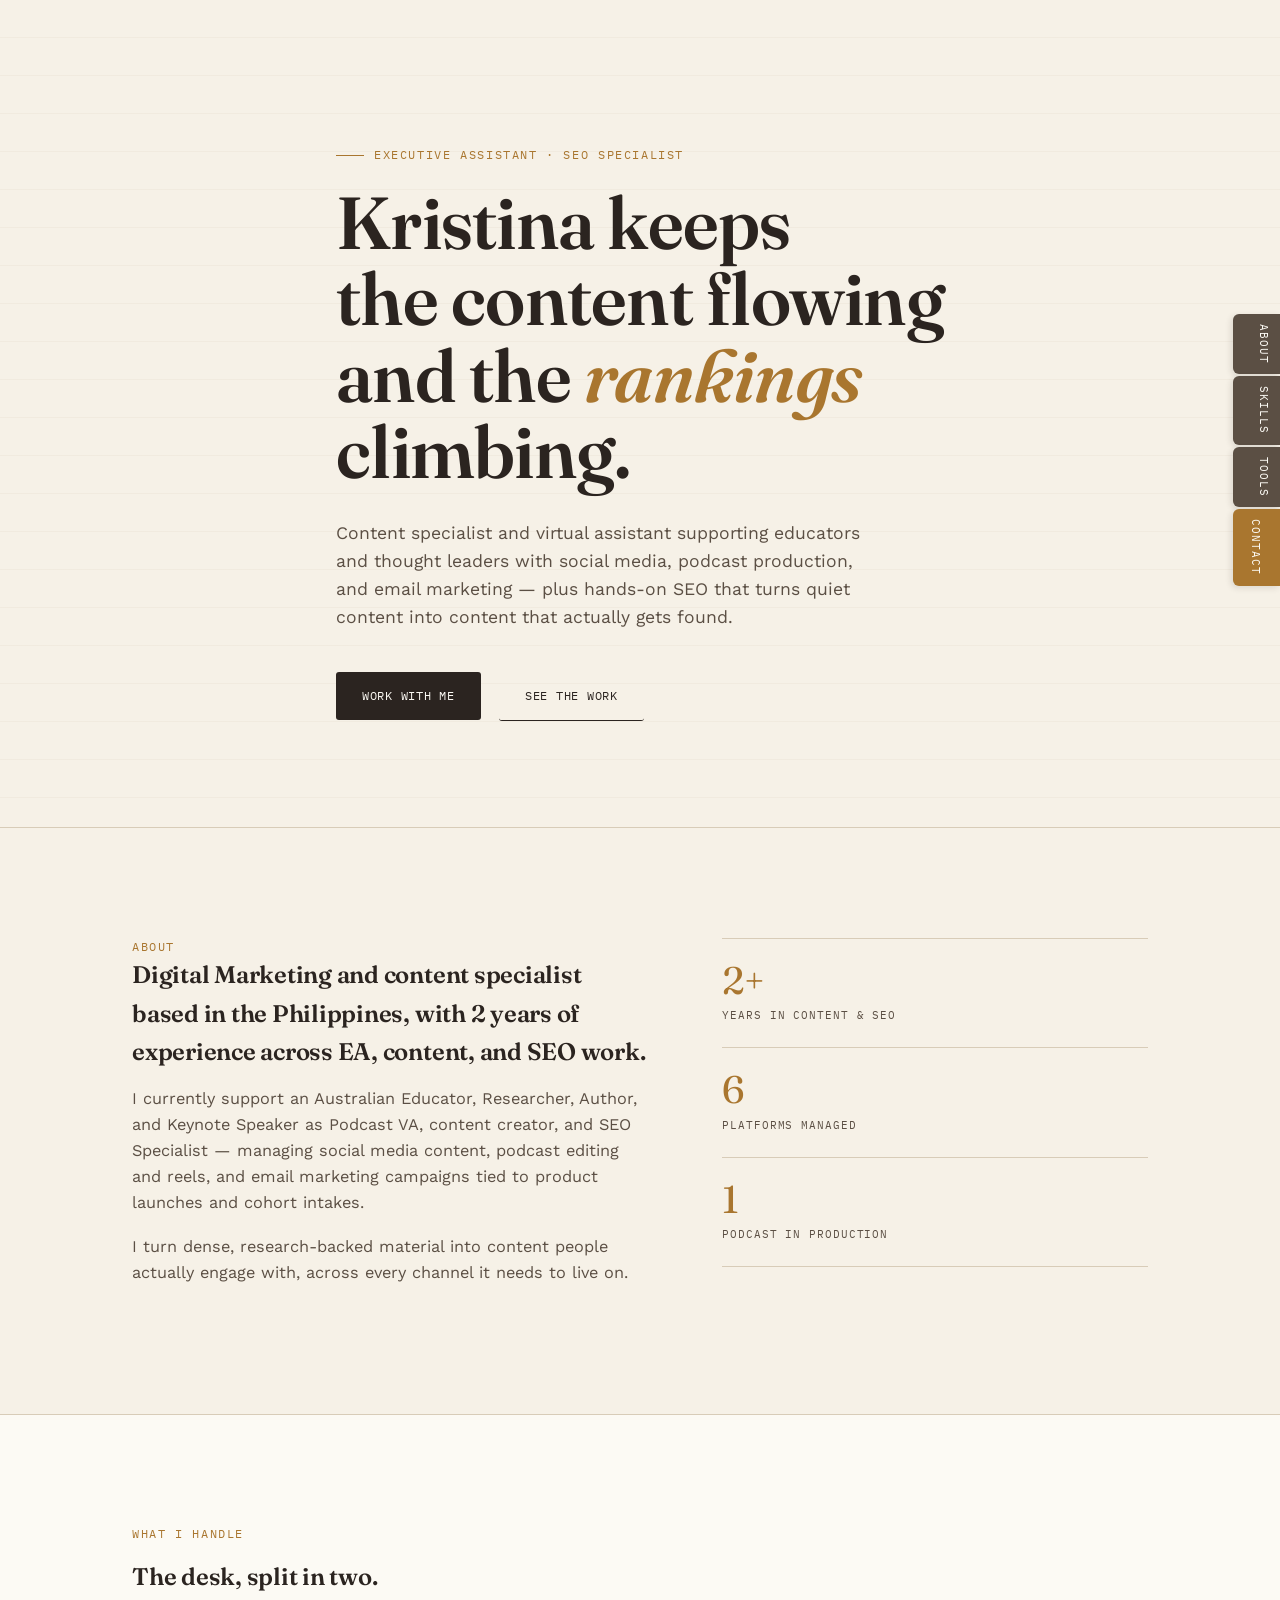
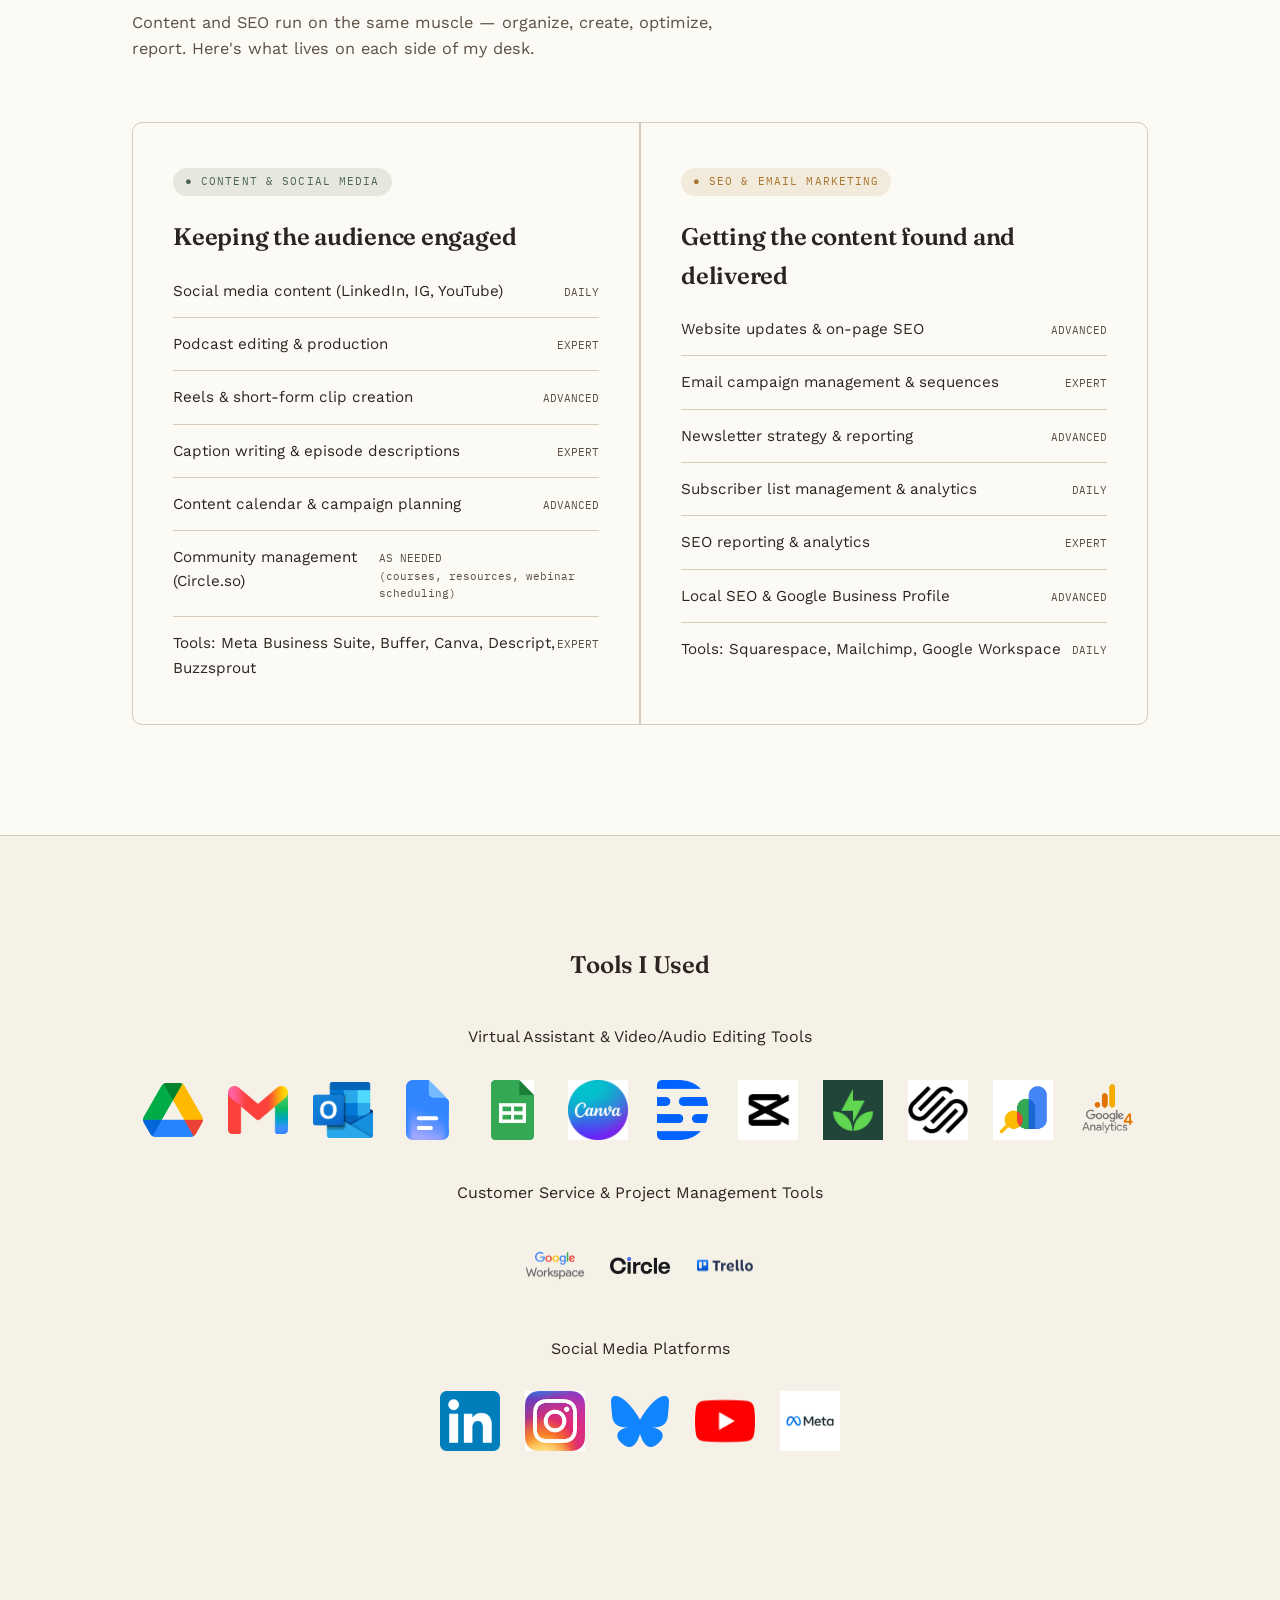
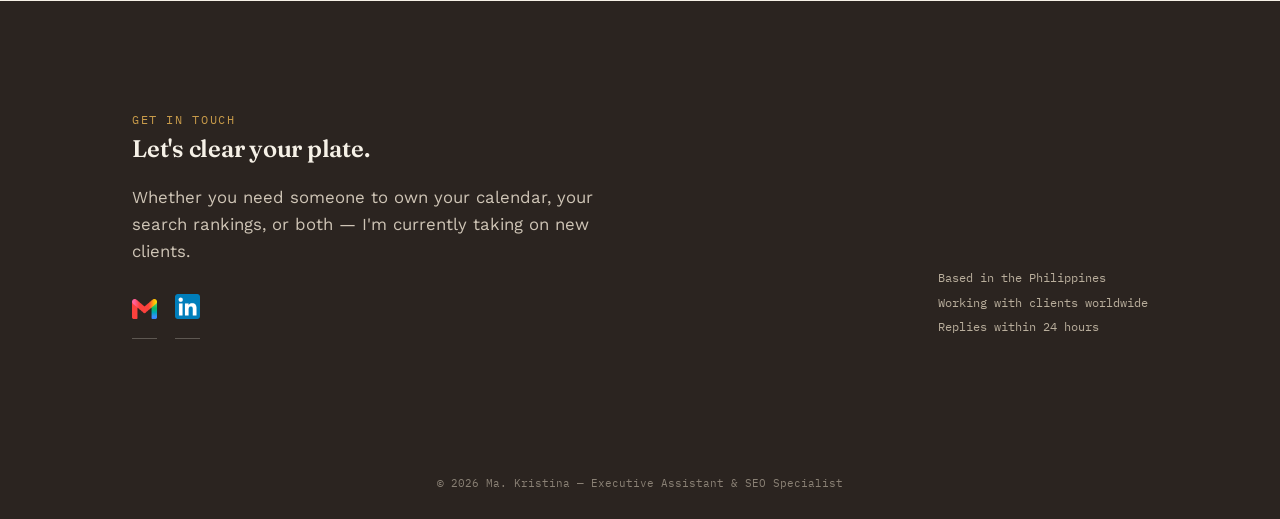
==== commit 44bdcffc: "change to Kristina" ====
--- a/index.html
+++ b/index.html
@@ -20,7 +20,7 @@
 <header class="hero" id="top">
   <div class="wrap hero-inner">
     <div class="eyebrow">Executive Assistant · SEO Specialist</div>
-    <h1>Ma. Kristina keeps<br> the content flowing <br>and the <em>rankings</em> <br>climbing.</h1>
+    <h1>Kristina keeps<br> the content flowing <br>and the <em>rankings</em> <br>climbing.</h1>
     <p class="lede">Content specialist and virtual assistant supporting educators and thought leaders with social media, podcast production, and email marketing — plus hands-on SEO that turns quiet content into content that actually gets found.</p>
     <div class="hero-cta">
       <a href="#contact" class="btn btn-primary">Work with me</a>
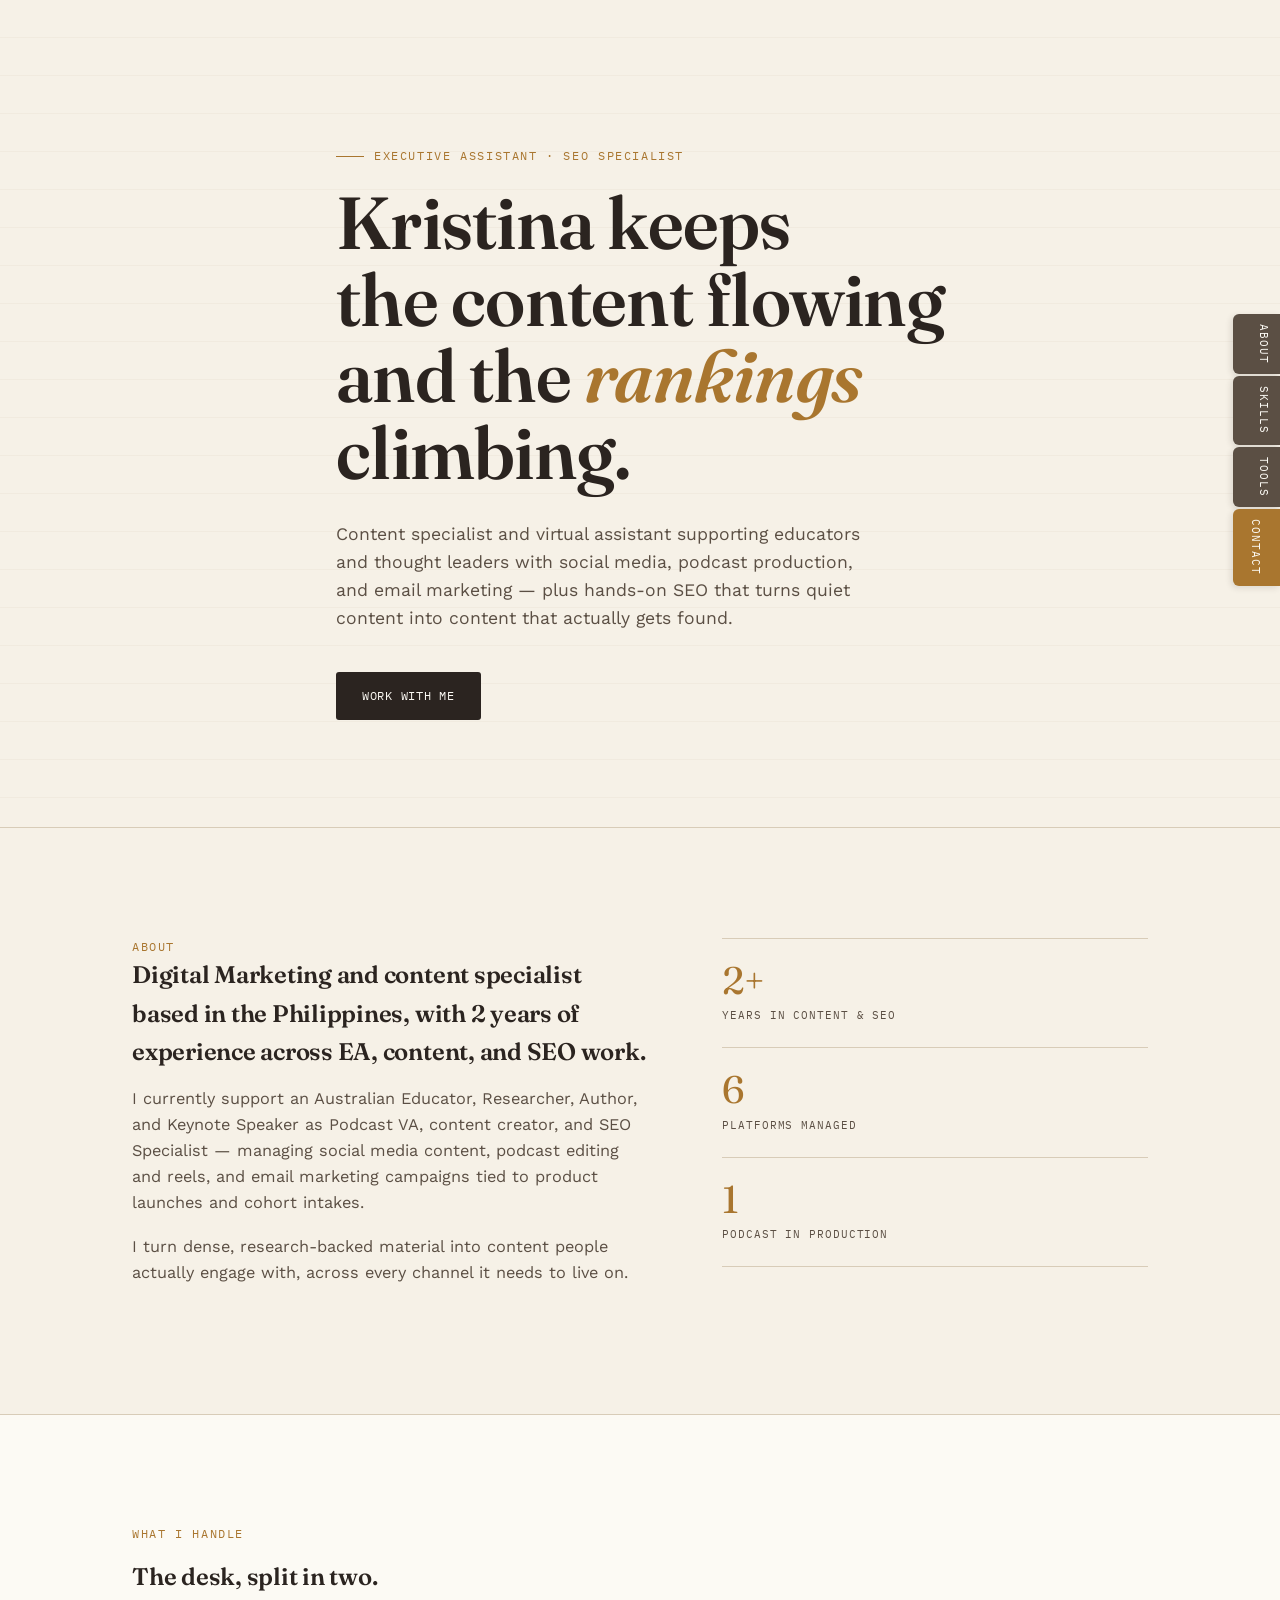
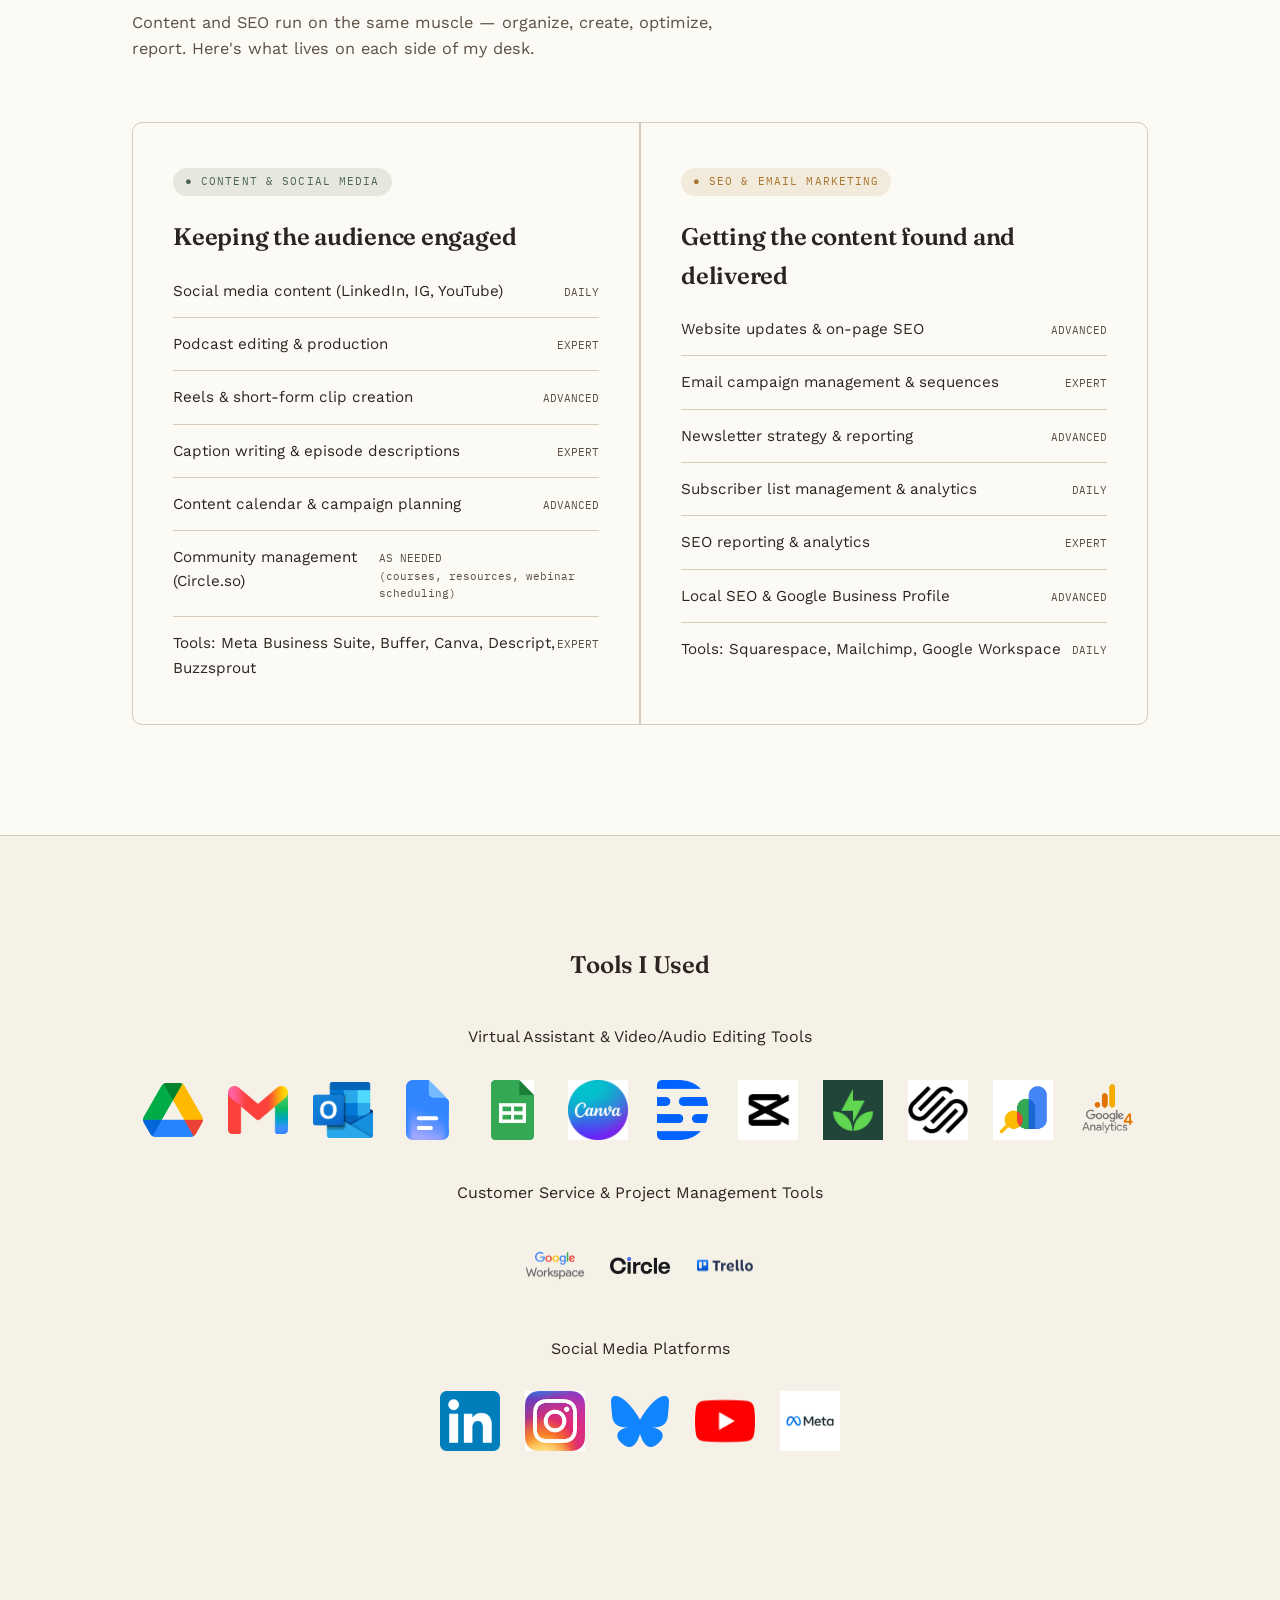
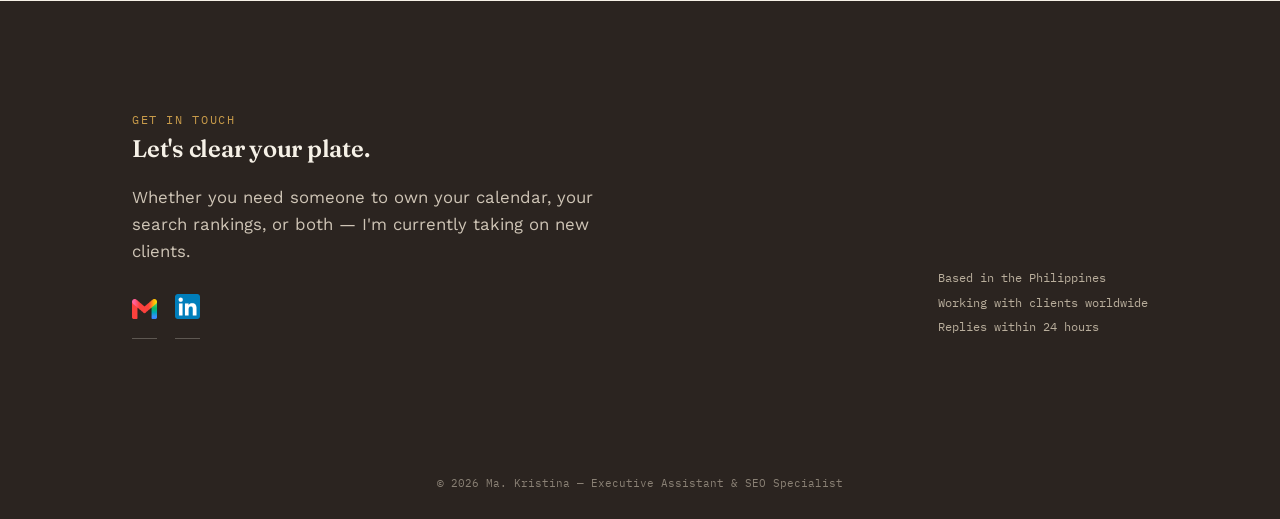
==== commit 16eb3cb7: "update images and content" ====
--- a/index.html
+++ b/index.html
@@ -24,7 +24,6 @@
     <p class="lede">Content specialist and virtual assistant supporting educators and thought leaders with social media, podcast production, and email marketing — plus hands-on SEO that turns quiet content into content that actually gets found.</p>
     <div class="hero-cta">
       <a href="#contact" class="btn btn-primary">Work with me</a>
-      <a href="#experience" class="btn btn-ghost">See the work</a>
     </div>
   </div>
 </header>
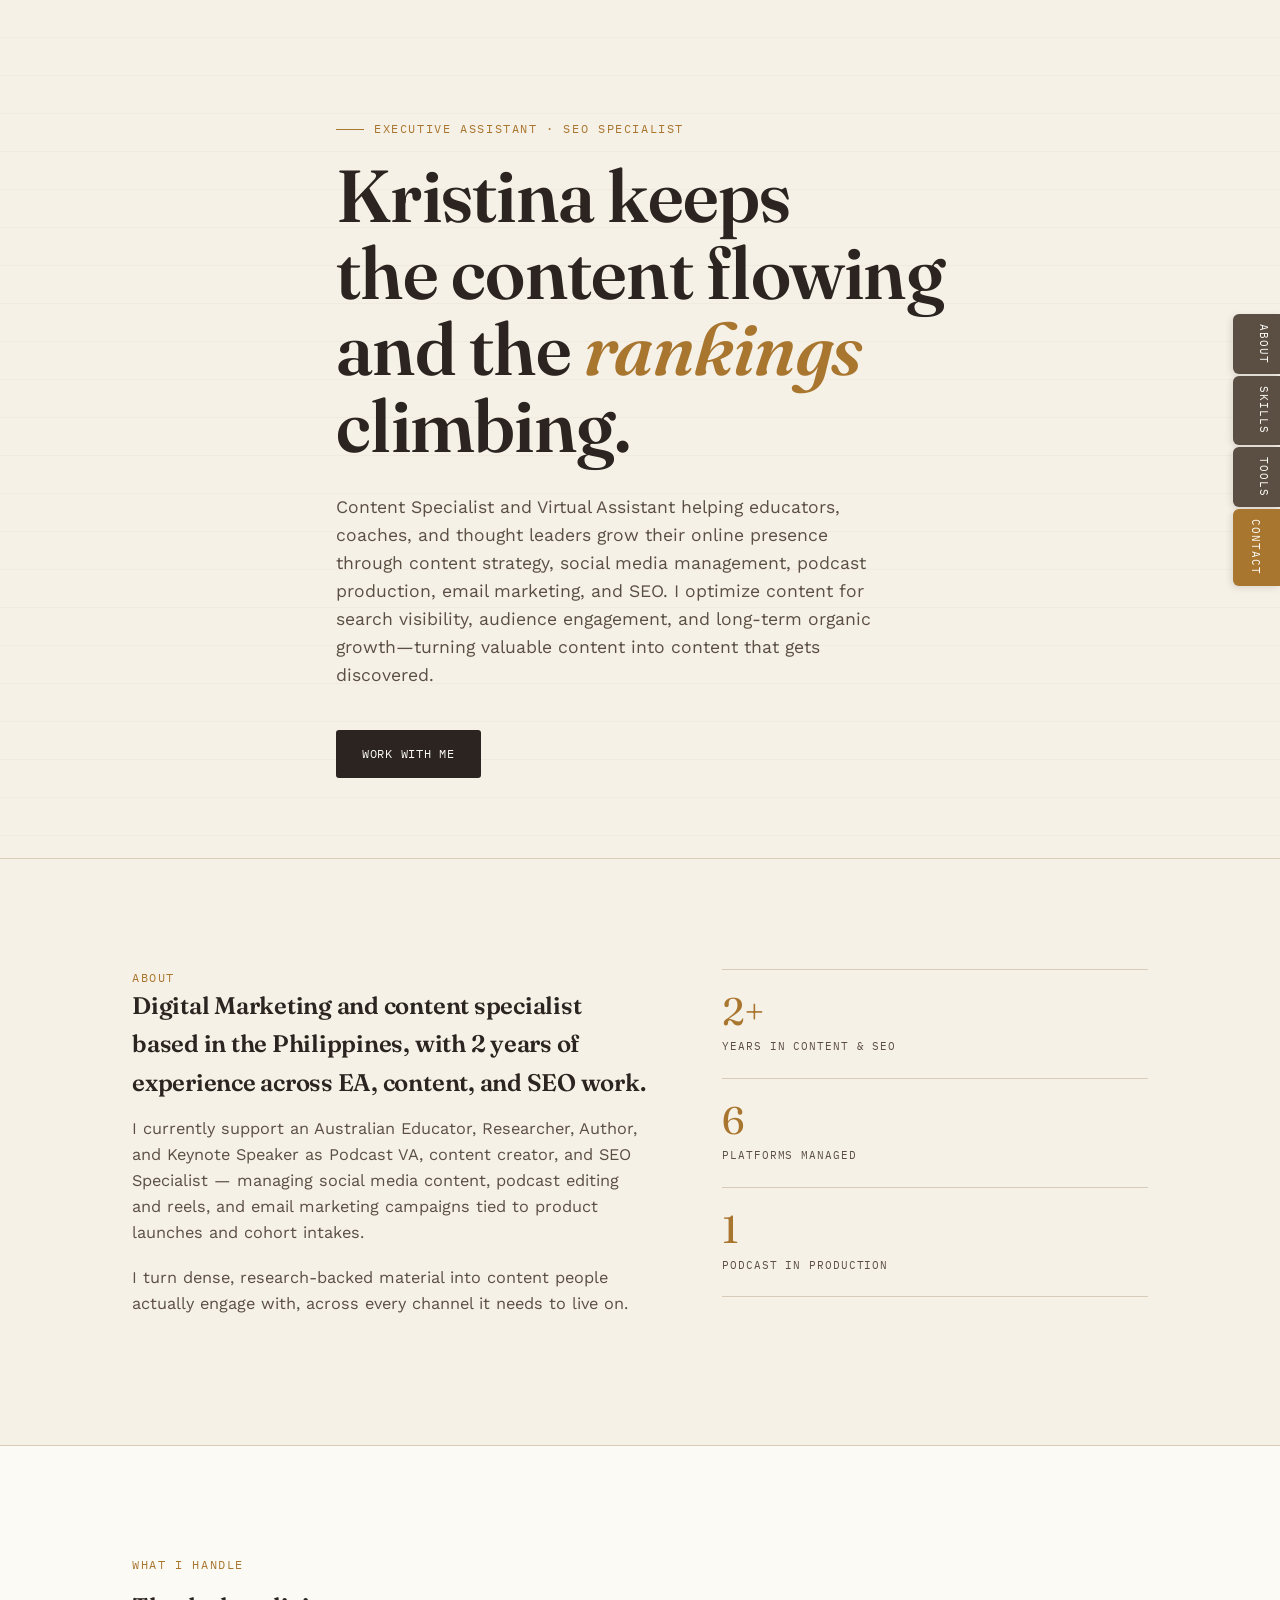
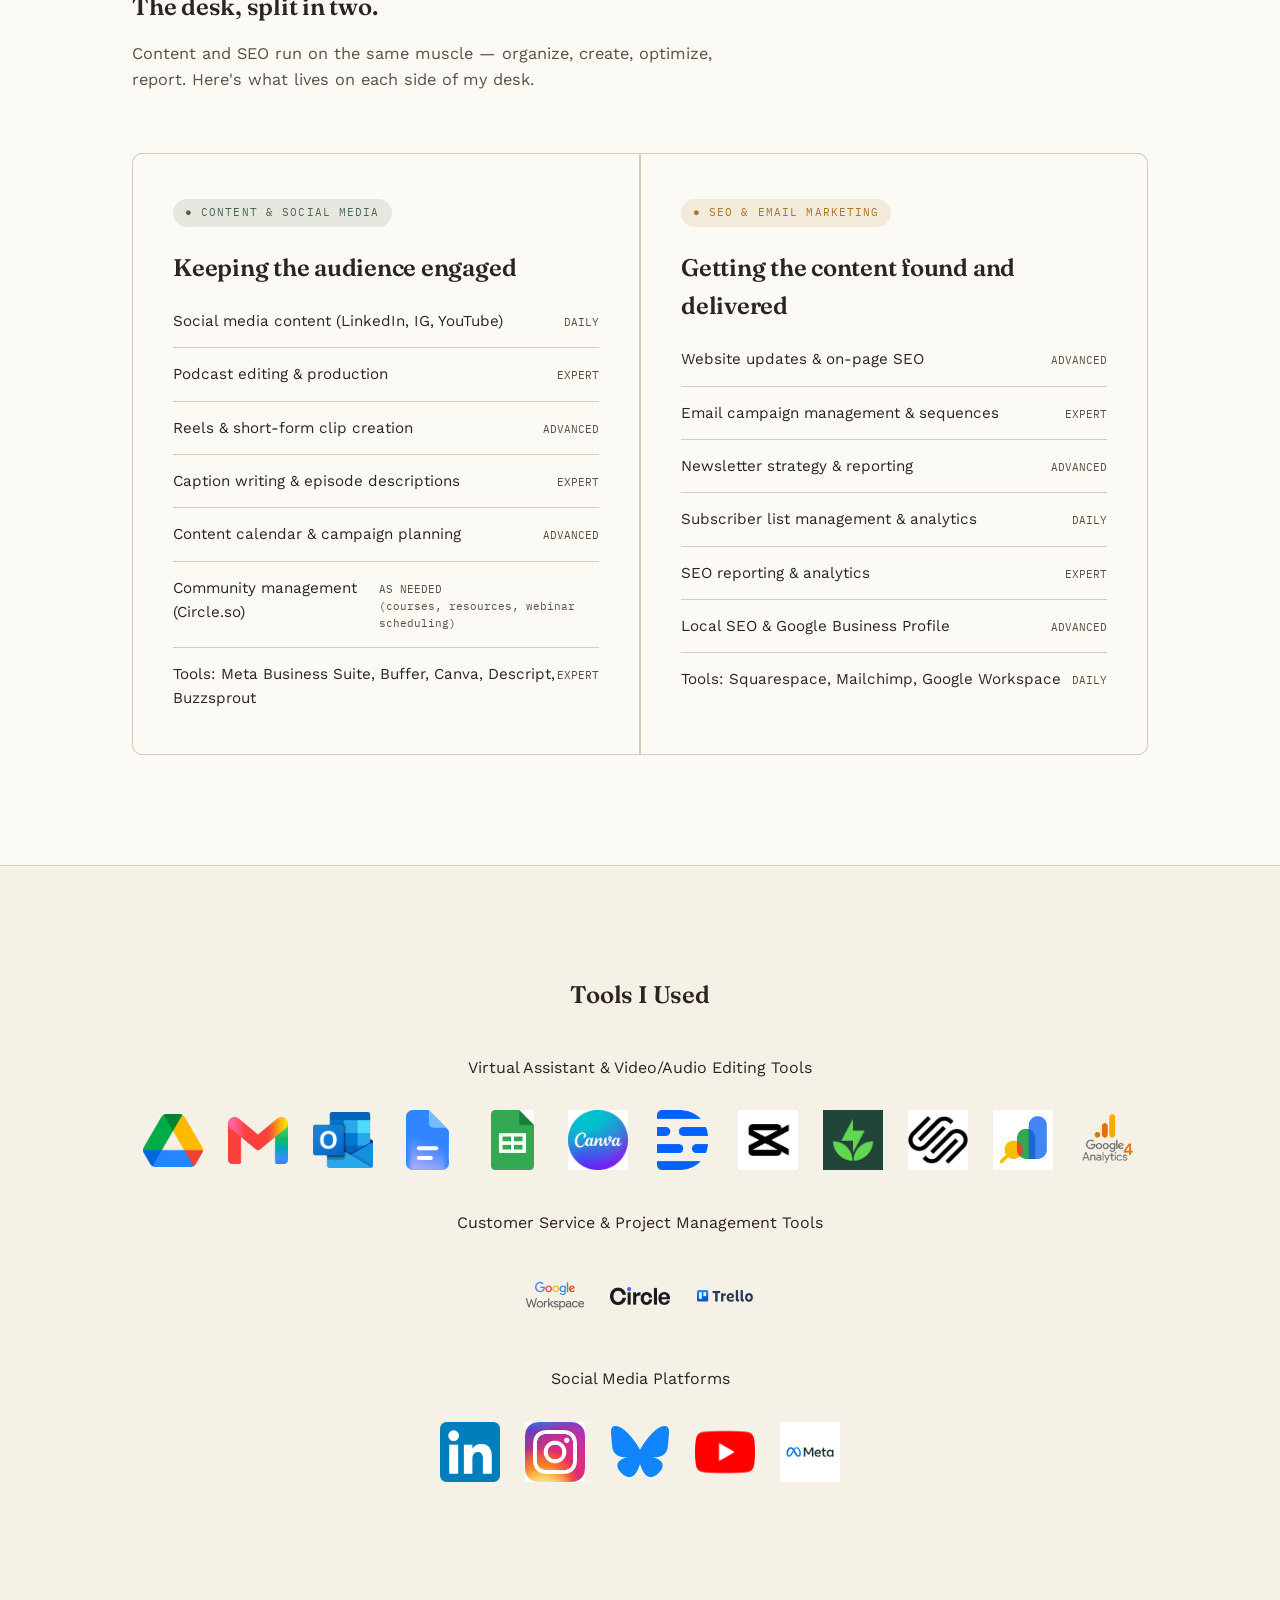
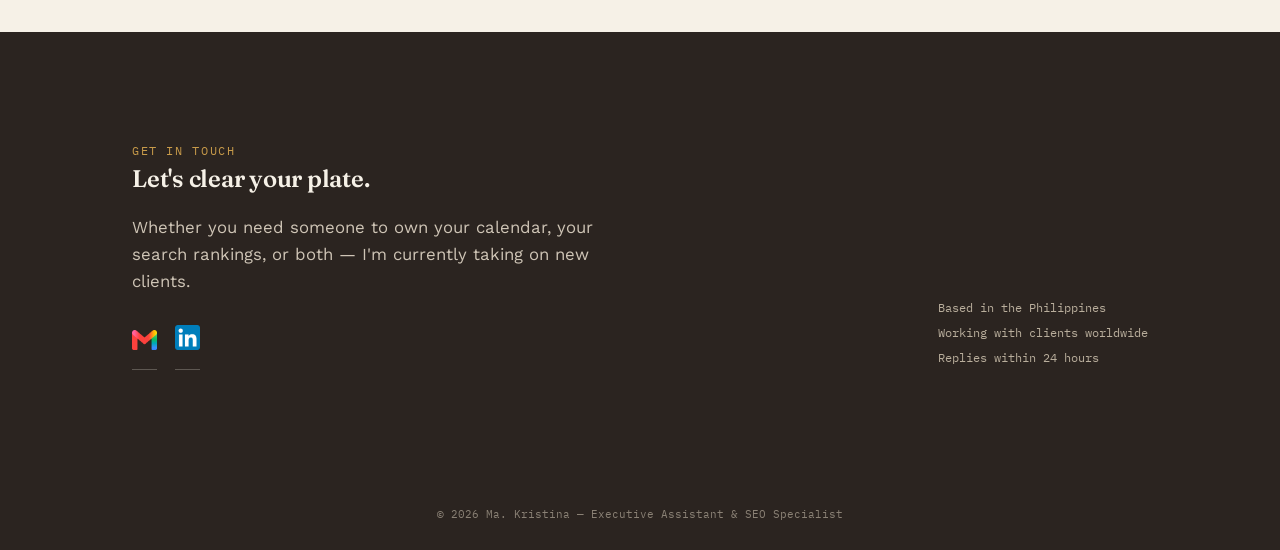
==== commit 5244c1fc: "change paragraph" ====
--- a/index.html
+++ b/index.html
@@ -21,7 +21,7 @@
   <div class="wrap hero-inner">
     <div class="eyebrow">Executive Assistant · SEO Specialist</div>
     <h1>Kristina keeps<br> the content flowing <br>and the <em>rankings</em> <br>climbing.</h1>
-    <p class="lede">Content specialist and virtual assistant supporting educators and thought leaders with social media, podcast production, and email marketing — plus hands-on SEO that turns quiet content into content that actually gets found.</p>
+    <p class="lede">Content Specialist and Virtual Assistant helping educators, coaches, and thought leaders grow their online presence through content strategy, social media management, podcast production, email marketing, and SEO. I optimize content for search visibility, audience engagement, and long-term organic growth—turning valuable content into content that gets discovered.</p>
     <div class="hero-cta">
       <a href="#contact" class="btn btn-primary">Work with me</a>
     </div>
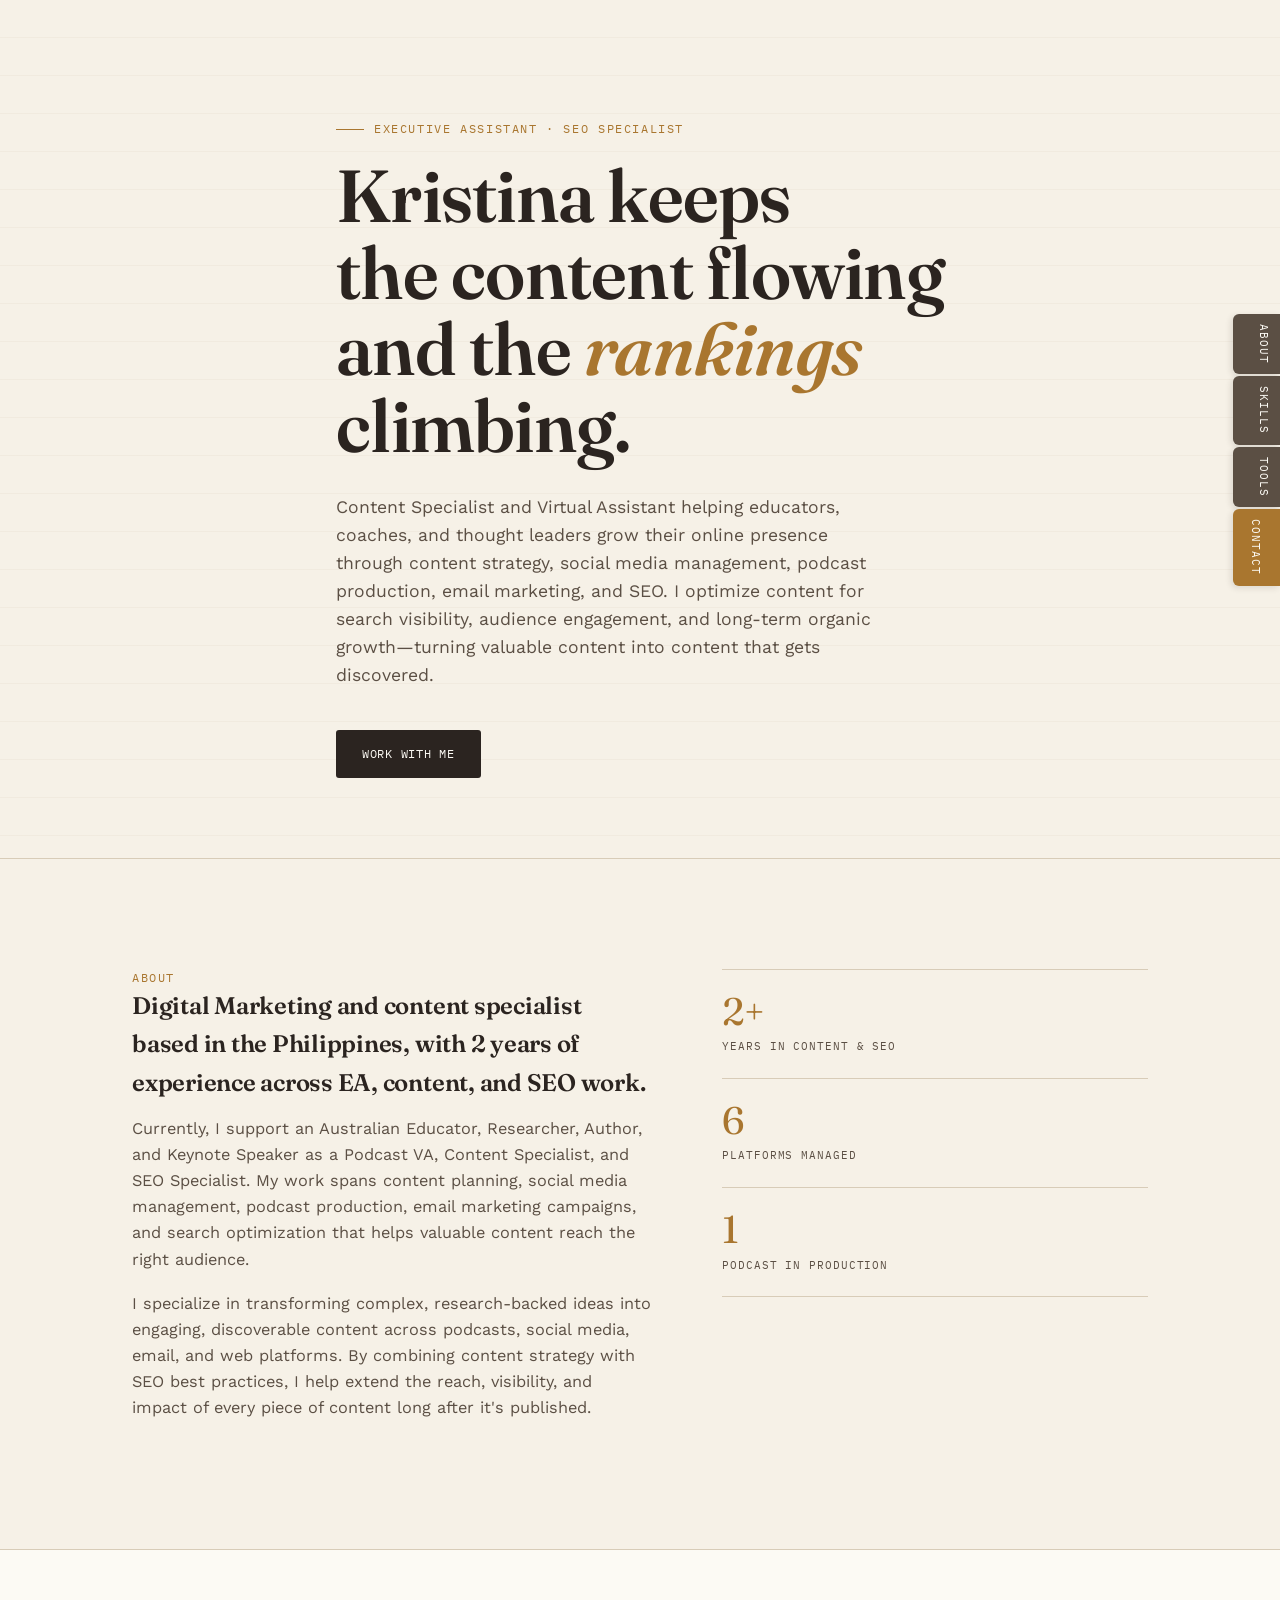
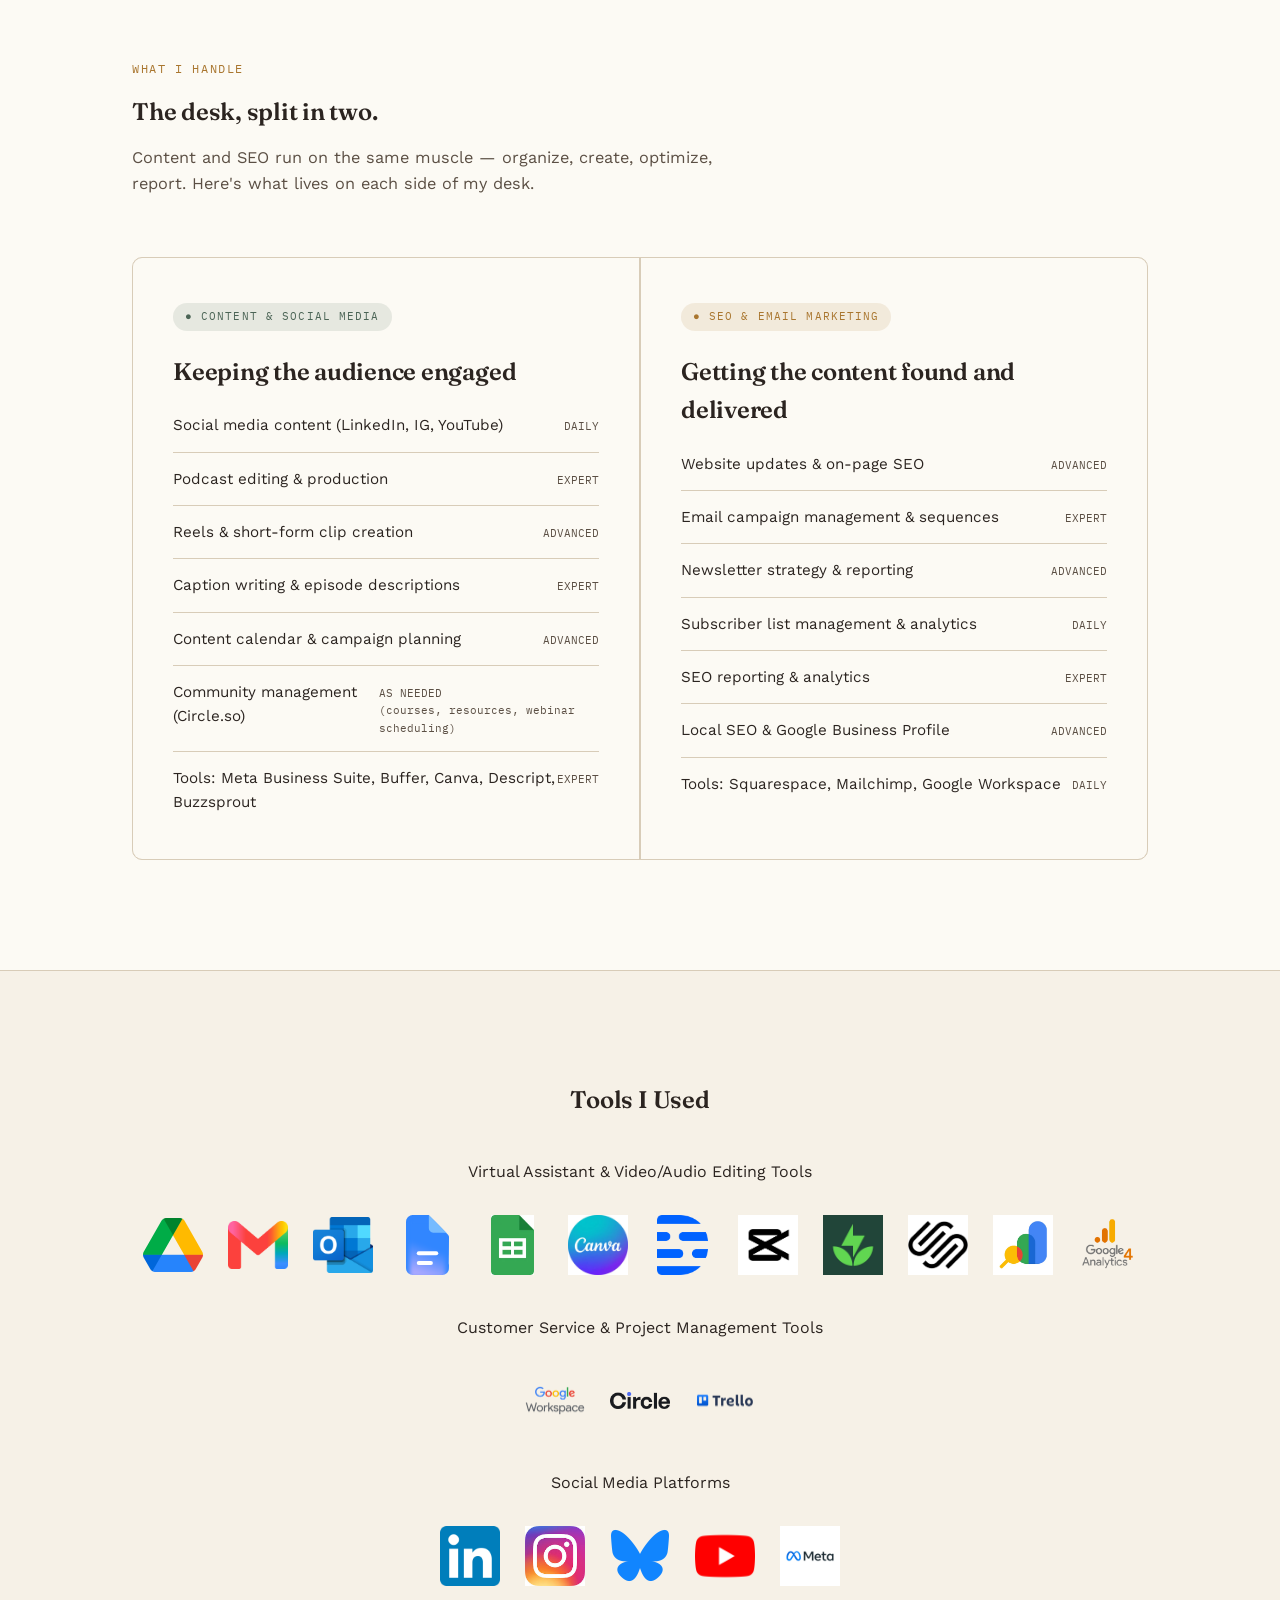
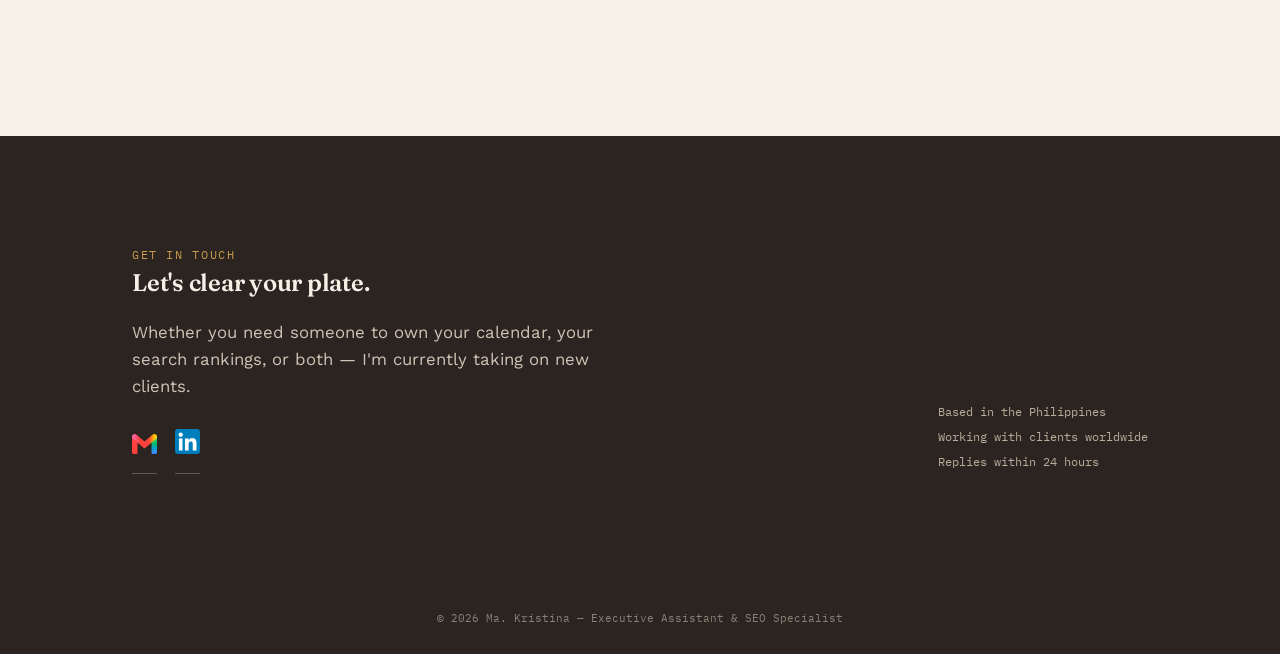
==== commit 11b38414: "change about me" ====
--- a/index.html
+++ b/index.html
@@ -33,8 +33,8 @@
     <div class="reveal">
       <div class="eyebrow">About</div>
       <h2>Digital Marketing and content specialist based in the Philippines, with 2 years of experience across EA, content, and SEO work. </h2>
-      <p>I currently support an Australian Educator, Researcher, Author, and Keynote Speaker as Podcast VA, content creator, and SEO Specialist — managing social media content, podcast editing and reels, and email marketing campaigns tied to product launches and cohort intakes.</p>
-      <p>I turn dense, research-backed material into content people actually engage with, across every channel it needs to live on.</p>
+      <p>Currently, I support an Australian Educator, Researcher, Author, and Keynote Speaker as a Podcast VA, Content Specialist, and SEO Specialist. My work spans content planning, social media management, podcast production, email marketing campaigns, and search optimization that helps valuable content reach the right audience.</p>
+      <p>I specialize in transforming complex, research-backed ideas into engaging, discoverable content across podcasts, social media, email, and web platforms. By combining content strategy with SEO best practices, I help extend the reach, visibility, and impact of every piece of content long after it's published.</p>
     </div>
     <div class="stat-stack reveal">
       <div class="stat"><div class="num">2+</div><div class="label">Years in content & SEO</div></div>
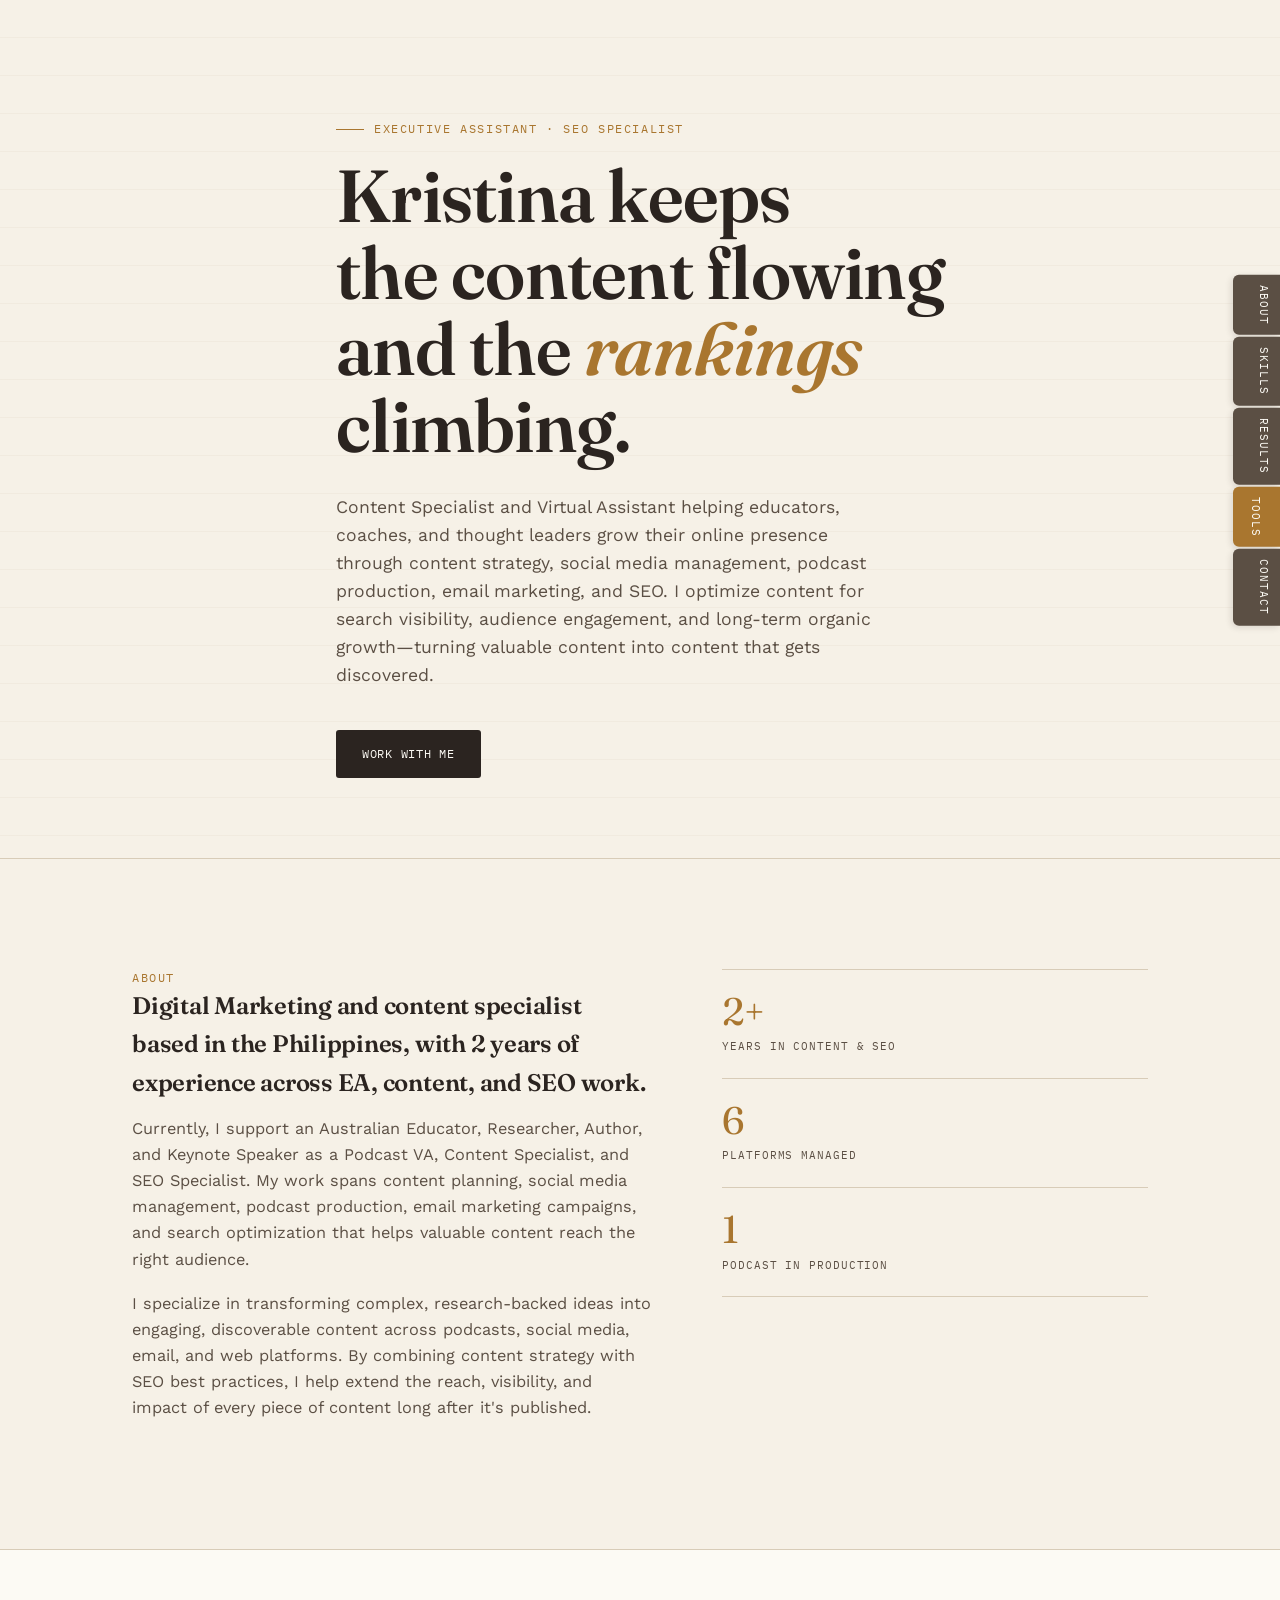
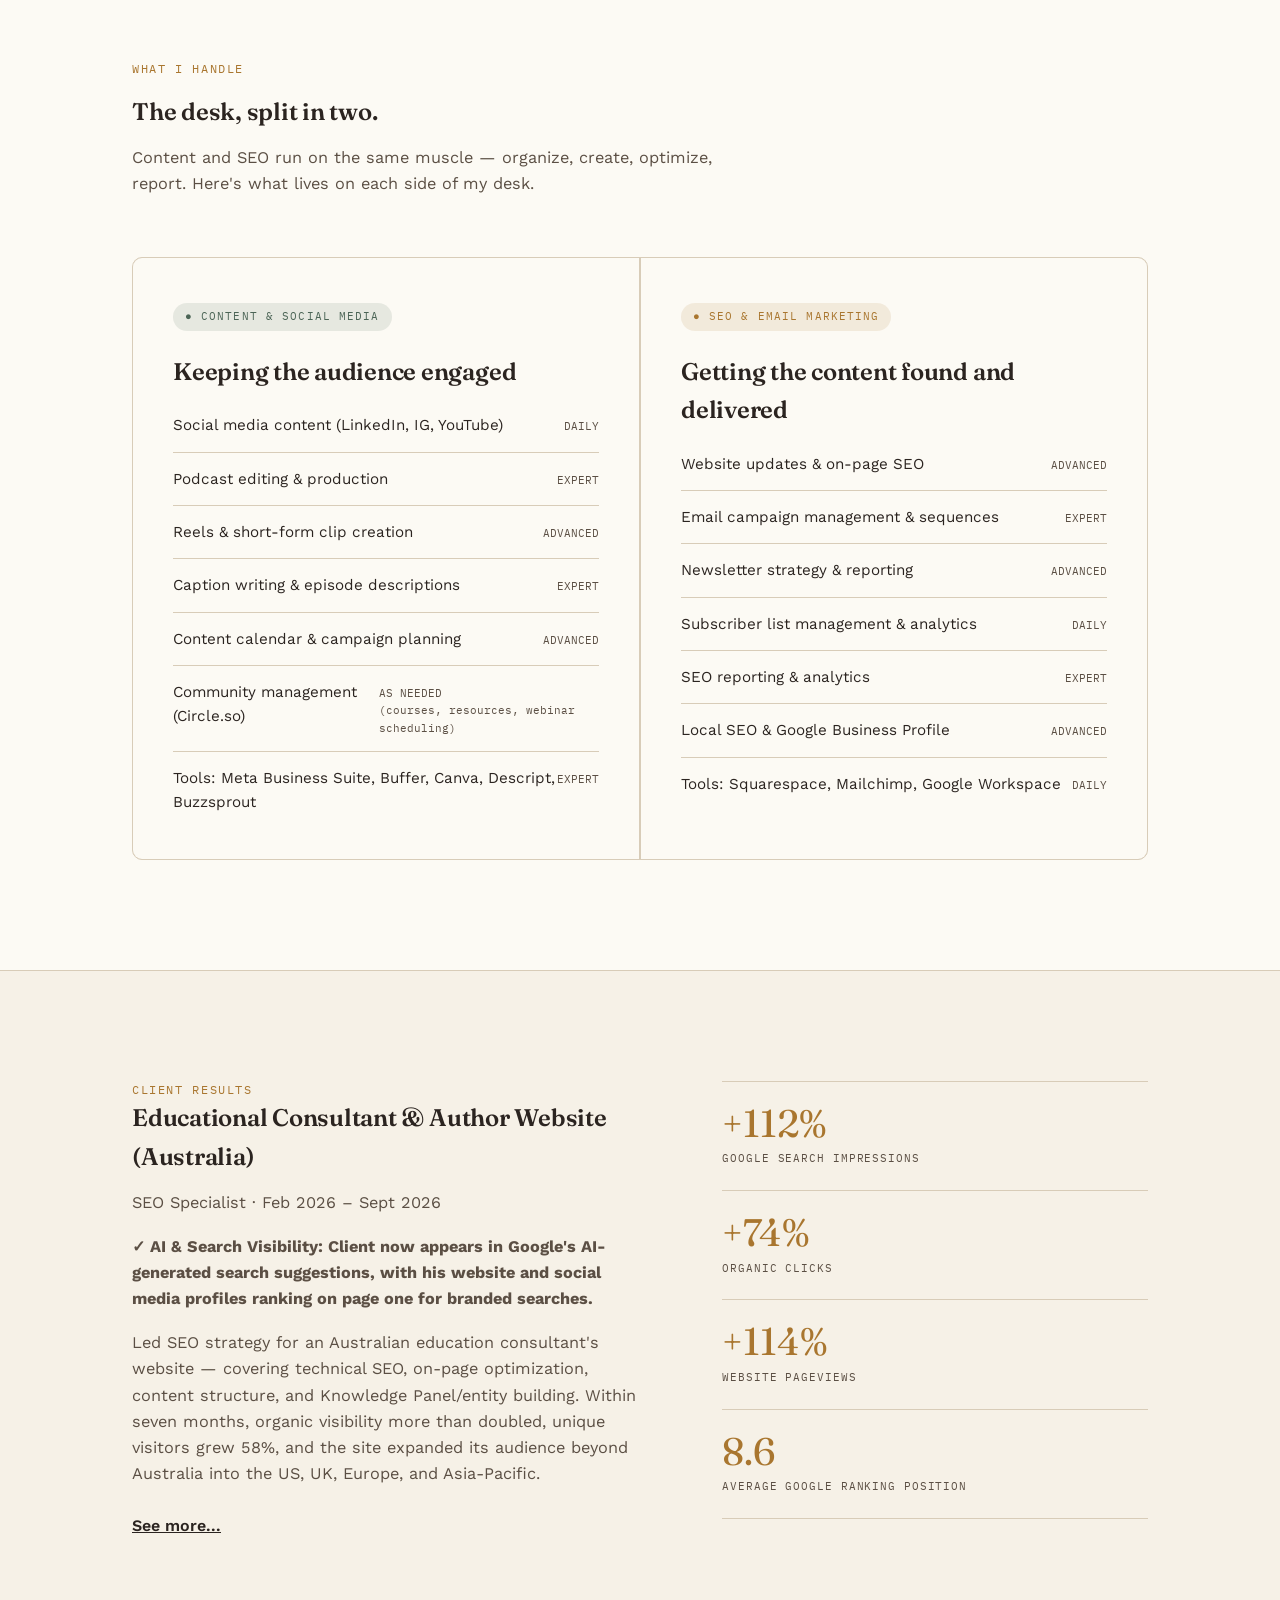
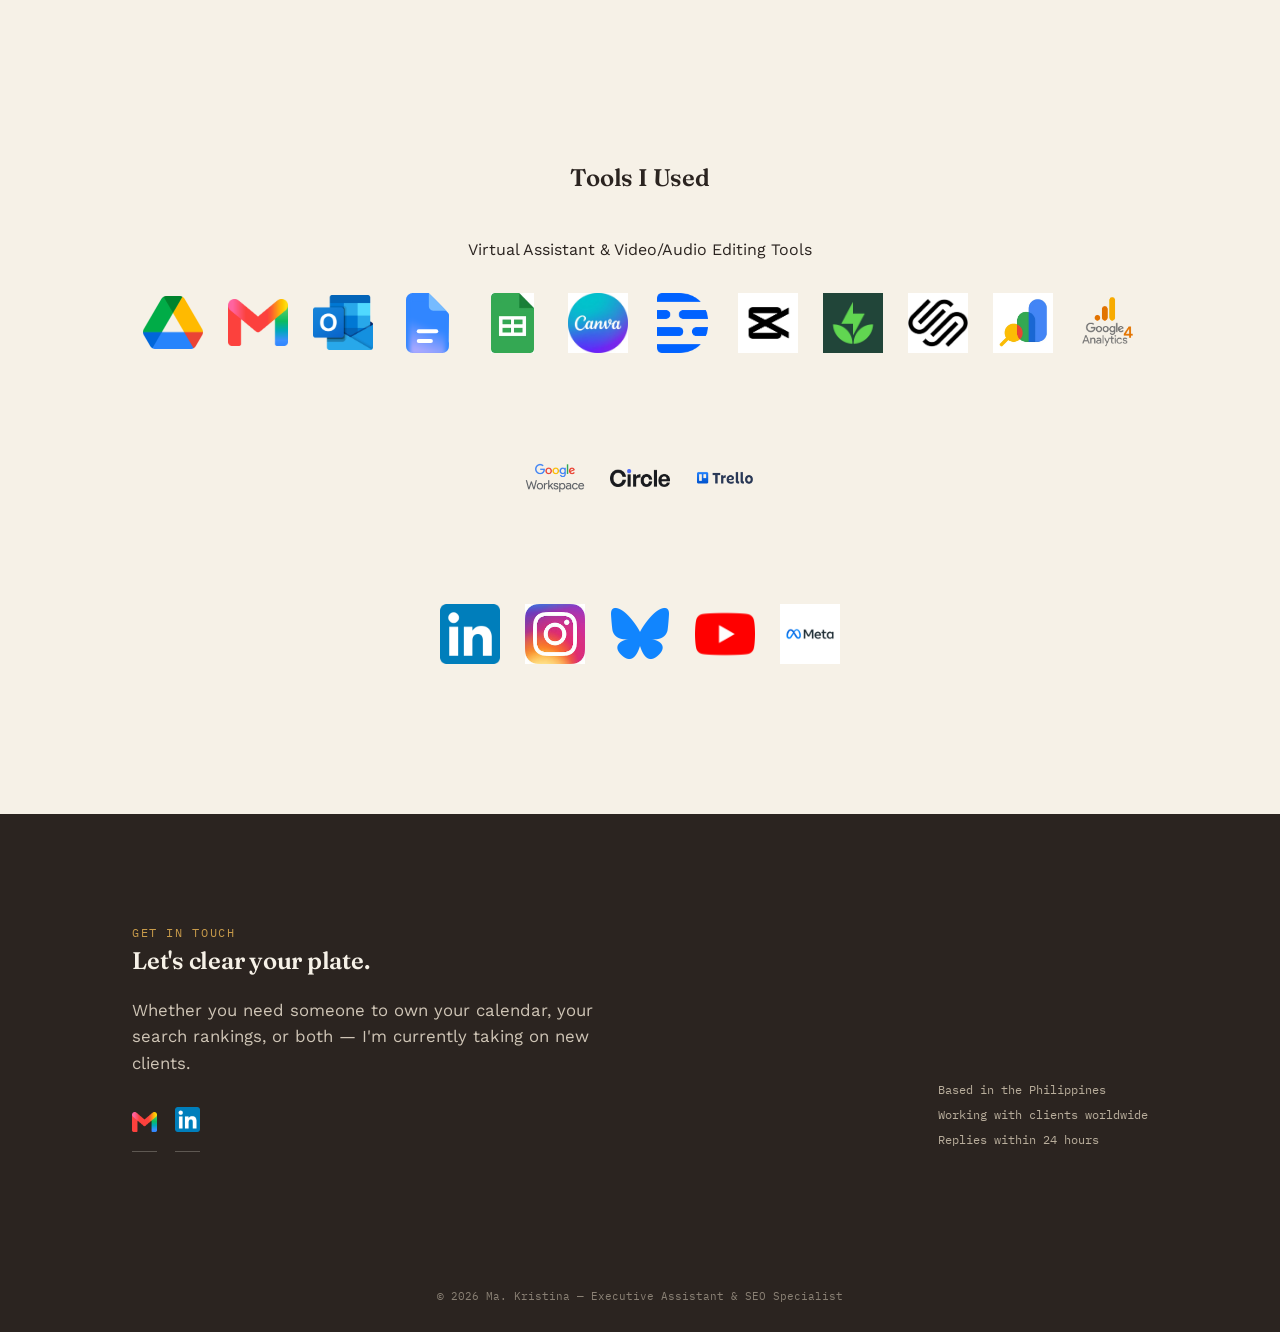
==== commit d434075b: "change paragraph" ====
--- a/index.html
+++ b/index.html
@@ -13,6 +13,7 @@
 <nav class="tabnav" id="tabnav">
   <a href="#about">About</a>
   <a href="#skills">Skills</a>
+  <a href="#results">Results</a>
   <a href="#experience">Tools</a>
   <a href="#contact">Contact</a>
 </nav>
@@ -78,6 +79,49 @@
           <li>Tools: Squarespace, Mailchimp, Google Workspace <span class="meter">DAILY</span></li>
         </ul>
       </div>
+    </div>
+  </div>
+</section>
+
+<section id="results">
+   <div class="wrap about-grid">
+    <div class="reveal">
+      <div class="eyebrow">Client Results</div>
+      <h2>Educational Consultant & Author Website (Australia)</h2>
+      <p>SEO Specialist · Feb 2026 – Sept 2026</p>
+      <p><b>✓ AI & Search Visibility: Client now appears in Google's AI-generated search suggestions, with his website and social media profiles ranking on page one for branded searches.</b></p>
+      <div class="seo-description">
+      <p>
+        Led SEO strategy for an Australian education consultant's website —
+        covering technical SEO, on-page optimization, content structure, and
+        Knowledge Panel/entity building. Within seven months, organic visibility
+        more than doubled, unique visitors grew 58%, and the site expanded its
+        audience beyond Australia into the US, UK, Europe, and Asia-Pacific.
+      </p>
+
+      <input type="checkbox" id="seo-toggle" class="seo-toggle">
+
+      <div class="seo-more">
+        <i>37,000 impressions (+112% YoY)</i>,
+        <i>1,729 clicks (+74% YoY)</i>,
+        <i>8,513 visits (+34%)</i>,
+        <i>7,300 unique visitors (+58%)</i>,
+        <i>22,122 pageviews (+114%)</i>.
+        Top-performing content built topical authority around self-regulated
+        learning and teacher professional development.
+      </div>
+
+      <label for="seo-toggle" class="seo-toggle-label">
+        <span class="see-more">See more...</span>
+        <span class="see-less">See less...</span>
+      </label>
+    </div>
+    </div>
+    <div class="stat-stack reveal">
+      <div class="stat"><div class="num">+112%</div><div class="label">Google search impressions</div></div>
+      <div class="stat"><div class="num">+74%</div><div class="label">Organic clicks</div></div>
+      <div class="stat"><div class="num">+114% </div><div class="label">Website pageviews</div></div>
+      <div class="stat"><div class="num">8.6</div><div class="label">Average Google ranking position</div></div>
     </div>
   </div>
 </section>
--- a/assets/style.css
+++ b/assets/style.css
@@ -308,4 +308,41 @@
     width: 45px;
     height: 45px;
   }
+}
+
+.seo-toggle {
+  display: none;
+}
+
+.seo-more {
+  max-height: 0;
+  overflow: hidden;
+  opacity: 0;
+  transition: max-height 0.4s ease, opacity 0.3s ease;
+}
+
+.seo-toggle-label {
+  display: inline-block;
+  margin-top: 8px;
+  cursor: pointer;
+  font-weight: 600;
+  text-decoration: underline;
+}
+
+.see-less {
+  display: none;
+}
+
+/* When checked */
+.seo-toggle:checked ~ .seo-more {
+  max-height: 300px;
+  opacity: 1;
+}
+
+.seo-toggle:checked ~ .seo-toggle-label .see-more {
+  display: none;
+}
+
+.seo-toggle:checked ~ .seo-toggle-label .see-less {
+  display: inline;
 }
